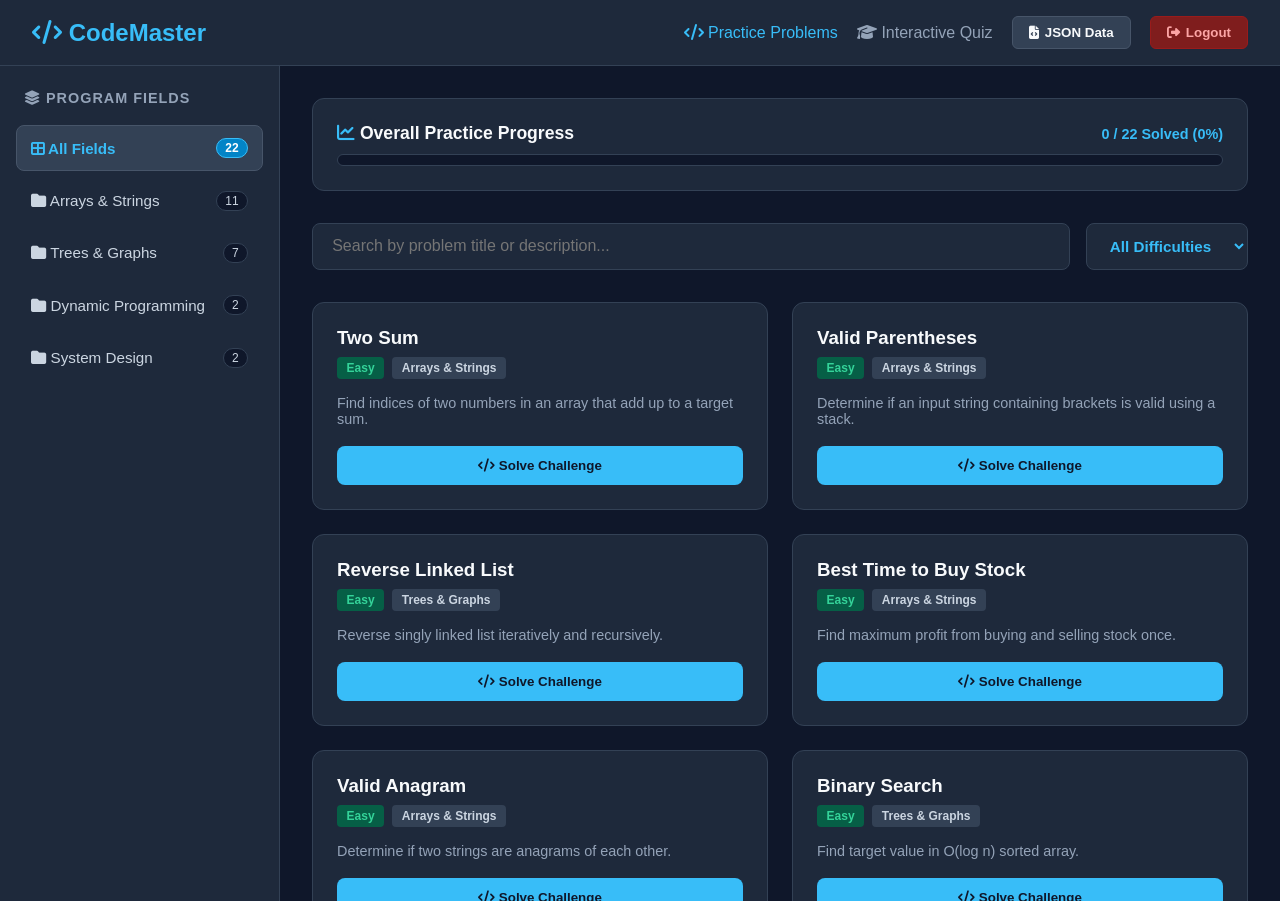
==== index.html @ 7fa80e6e "Add files via upload" ====
<!DOCTYPE html>
<html lang="en">

<head>
    <meta charset="UTF-8">
    <meta name="viewport" content="width=device-width, initial-scale=1.0">
    <title>CodeMaster - Learning & Practice Platform</title>
    <link rel="stylesheet" href="https://cdnjs.cloudflare.com/ajax/libs/font-awesome/6.4.0/css/all.min.css">
    <style>
        * {
            box-sizing: border-box;
            margin: 0;
            padding: 0;
            font-family: 'Segoe UI', Tahoma, Geneva, Verdana, sans-serif;
        }

        body {
            background-color: #0f172a;
            color: #f8fafc;
        }

        .navbar {
            display: flex;
            justify-content: space-between;
            align-items: center;
            padding: 1rem 2rem;
            background-color: #1e293b;
            border-bottom: 1px solid #334155;
        }

        .logo {
            font-size: 1.5rem;
            font-weight: bold;
            color: #38bdf8;
        }

        .nav-links {
            display: flex;
            list-style: none;
            gap: 1.2rem;
            align-items: center;
        }

        .nav-links a {
            color: #94a3b8;
            text-decoration: none;
            font-weight: 500;
            transition: color 0.2s;
            cursor: pointer;
        }

        .nav-links a:hover,
        .nav-links a.active {
            color: #38bdf8;
        }

        .btn-action {
            background-color: #334155;
            color: #f8fafc;
            border: 1px solid #475569;
            padding: 0.5rem 1rem;
            border-radius: 6px;
            cursor: pointer;
            font-weight: bold;
            display: flex;
            align-items: center;
            gap: 6px;
            transition: background-color 0.2s, color 0.2s;
        }

        .btn-action:hover {
            background-color: #475569;
            color: #38bdf8;
        }

        .btn-logout {
            background-color: #7f1d1d;
            color: #fca5a5;
            border: 1px solid #991b1b;
        }

        .btn-logout:hover {
            background-color: #991b1b;
            color: #ffffff;
        }

        .main-container {
            display: flex;
            min-height: calc(100vh - 65px);
        }

        .sidebar {
            width: 280px;
            background-color: #1e293b;
            padding: 1.5rem 1rem;
            border-right: 1px solid #334155;
            max-height: calc(100vh - 65px);
            overflow-y: auto;
        }

        .sidebar h2 {
            font-size: 0.9rem;
            color: #94a3b8;
            margin-bottom: 1.2rem;
            text-transform: uppercase;
            letter-spacing: 1px;
            padding-left: 0.5rem;
        }

        .sidebar ul {
            list-style: none;
        }

        .sidebar li {
            padding: 0.75rem 0.9rem;
            margin-bottom: 0.4rem;
            border-radius: 8px;
            cursor: pointer;
            color: #cbd5e1;
            font-size: 0.95rem;
            display: flex;
            align-items: center;
            justify-content: space-between;
            transition: background 0.2s, color 0.2s;
            border: 1px solid transparent;
        }

        .sidebar li:hover,
        .sidebar li.active {
            background-color: #334155;
            color: #38bdf8;
            font-weight: bold;
            border-color: #475569;
        }

        .category-count {
            background: #0f172a;
            color: #cbd5e1;
            font-size: 0.75rem;
            padding: 2px 8px;
            border-radius: 12px;
            border: 1px solid #334155;
        }

        .sidebar li.active .category-count {
            background: #0284c7;
            color: #ffffff;
            border-color: #38bdf8;
        }

        .content {
            flex: 1;
            padding: 2rem;
            max-height: calc(100vh - 65px);
            overflow-y: auto;
        }

        .dashboard-progress-card {
            background-color: #1e293b;
            border: 1px solid #334155;
            border-radius: 12px;
            padding: 1.5rem;
            margin-bottom: 2rem;
            display: flex;
            flex-direction: column;
            gap: 10px;
        }

        .progress-bar-container {
            width: 100%;
            height: 12px;
            background-color: #0f172a;
            border-radius: 6px;
            overflow: hidden;
            border: 1px solid #334155;
        }

        .progress-bar-fill {
            height: 100%;
            width: 0%;
            background: linear-gradient(90deg, #38bdf8, #3b82f6);
            transition: width 0.4s ease;
        }

        .filter-controls {
            display: flex;
            gap: 1rem;
            margin-bottom: 2rem;
        }

        .search-bar {
            flex: 1;
            padding: 0.8rem 1.2rem;
            background-color: #1e293b;
            border: 1px solid #334155;
            border-radius: 8px;
            color: #fff;
            font-size: 1rem;
        }

        .filter-select {
            padding: 0.8rem 1.2rem;
            background-color: #1e293b;
            border: 1px solid #334155;
            border-radius: 8px;
            color: #38bdf8;
            font-weight: bold;
            font-size: 0.95rem;
            cursor: pointer;
            outline: none;
        }

        .filter-select:focus, .search-bar:focus {
            border-color: #38bdf8;
        }

        .grid {
            display: grid;
            grid-template-columns: repeat(auto-fill, minmax(300px, 1fr));
            gap: 1.5rem;
        }

        .question-card {
            background-color: #1e293b;
            border: 1px solid #334155;
            border-radius: 12px;
            padding: 1.5rem;
            display: flex;
            flex-direction: column;
            justify-content: space-between;
        }

        .badges {
            display: flex;
            gap: 0.5rem;
            margin: 0.5rem 0 1rem 0;
        }

        .badge {
            padding: 0.25rem 0.6rem;
            border-radius: 4px;
            font-size: 0.75rem;
            font-weight: bold;
        }

        .badge.Easy { background: #065f46; color: #34d399; }
        .badge.Medium { background: #854d0e; color: #fde047; }
        .badge.Hard { background: #991b1b; color: #fca5a5; }

        .primary-btn {
            padding: 0.75rem 1rem;
            background-color: #38bdf8;
            color: #0f172a;
            border: none;
            border-radius: 8px;
            font-weight: bold;
            cursor: pointer;
            transition: all 0.2s;
        }

        .primary-btn:hover:not(:disabled) {
            opacity: 0.9;
        }

        .primary-btn:disabled {
            opacity: 0.5;
            cursor: not-allowed;
            filter: grayscale(1);
        }

        .btn-solved {
            background-color: #16a34a !important;
            color: white !important;
        }

        .quiz-option-btn {
            width: 100%;
            padding: 0.9rem;
            margin-bottom: 0.6rem;
            background-color: #0f172a;
            border: 1px solid #334155;
            border-radius: 8px;
            color: #cbd5e1;
            text-align: left;
            cursor: pointer;
            font-size: 0.95rem;
        }

        .quiz-option-btn.selected {
            border-color: #38bdf8;
            background-color: #0284c7;
            color: #ffffff;
            font-weight: bold;
        }

        .modal-overlay {
            position: fixed;
            top: 0;
            left: 0;
            width: 100%;
            height: 100%;
            background: rgba(15, 23, 42, 0.85);
            backdrop-filter: blur(4px);
            display: flex;
            justify-content: center;
            align-items: center;
            z-index: 1000;
        }

        .modal-content {
            background-color: #1e293b;
            border-radius: 12px;
            width: 90%;
            max-width: 650px;
            padding: 2rem;
            border: 1px solid #334155;
        }

        .modal-header {
            display: flex;
            justify-content: space-between;
            align-items: center;
            margin-bottom: 1rem;
        }

        .close-btn {
            background: none;
            border: none;
            color: #94a3b8;
            font-size: 1.5rem;
            cursor: pointer;
        }

        .editor-textarea {
            width: 100%;
            height: 200px;
            background-color: #0f172a;
            color: #38bdf8;
            font-family: 'Courier New', Courier, monospace;
            padding: 1rem;
            border-radius: 8px;
            border: 1px solid #334155;
            resize: vertical;
            font-size: 0.95rem;
            margin: 1rem 0 0.5rem 0;
        }

        .editor-textarea:focus {
            outline: 1px solid #38bdf8;
        }

        .console-output {
            background-color: #0f172a;
            border: 1px solid #334155;
            padding: 0.8rem;
            border-radius: 6px;
            font-family: monospace;
            font-size: 0.85rem;
            color: #a7f3d0;
            min-height: 50px;
        }

        .hint-box {
            background-color: #0f172a;
            border: 1px solid #fbbf24;
            color: #fde047;
            padding: 0.8rem;
            border-radius: 8px;
            font-size: 0.85rem;
            margin-top: 0.5rem;
            display: none;
        }
    </style>
</head>

<body>

    <nav class="navbar">
        <div class="logo"><i class="fa-solid fa-code"></i> CodeMaster</div>
        <ul class="nav-links">
            <li><a href="#" id="navPractice" class="active"><i class="fa-solid fa-code"></i> Practice Problems</a></li>
            <li><a href="#" id="navQuiz"><i class="fa-solid fa-graduation-cap"></i> Interactive Quiz</a></li>
            <li><button id="jsonBtn" class="btn-action"><i class="fa-solid fa-file-code"></i> JSON Data</button></li>
            <li><button id="logoutBtn" class="btn-action btn-logout"><i class="fa-solid fa-right-from-bracket"></i> Logout</button></li>
        </ul>
    </nav>

    <div class="main-container">
        <aside class="sidebar">
            <h2><i class="fa-solid fa-layer-group"></i> Program Fields</h2>
            <ul id="segregatedSidebarContainer"></ul>
        </aside>

        <main class="content">
            <div class="dashboard-progress-card">
                <div style="display: flex; justify-content: space-between; align-items: center;">
                    <h3 style="font-size: 1.1rem; color: #f8fafc;"><i class="fa-solid fa-chart-line" style="color: #38bdf8;"></i> Overall Practice Progress</h3>
                    <span id="dashProgressStats" style="font-size: 0.9rem; color: #38bdf8; font-weight: bold;">0 / 0 Solved (0%)</span>
                </div>
                <div class="progress-bar-container">
                    <div id="dashProgressBarFill" class="progress-bar-fill"></div>
                </div>
            </div>

            <div id="practiceSection">
                <div class="filter-controls">
                    <input type="text" id="search" class="search-bar" placeholder="Search by problem title or description...">
                    <select id="difficultySelect" class="filter-select">
                        <option value="All">All Difficulties</option>
                        <option value="Easy">Easy</option>
                        <option value="Medium">Medium</option>
                        <option value="Hard">Hard</option>
                    </select>
                </div>

                <div id="questionContainer" class="grid"></div>
            </div>

            <div id="quizSection" style="display: none; background-color: #1e293b; border-radius: 12px; padding: 2rem; border: 1px solid #334155;">
                <div style="display: flex; justify-content: space-between; align-items: center; margin-bottom: 1rem;">
                    <h2><i class="fa-solid fa-graduation-cap" style="color: #38bdf8;"></i> Assessment Quiz</h2>
                    <span id="quizCounter" style="color: #94a3b8;">Question 1 of 20</span>
                </div>

                <div id="quizCardBox">
                    <h3 id="quizQuestionText" style="margin: 1.5rem 0; font-weight: 600; font-size: 1.2rem;">Quiz question here?</h3>
                    <div id="quizOptionsContainer"></div>
                    <div style="text-align: right; margin-top: 1.5rem;">
                        <button id="quizNextBtn" class="primary-btn" disabled>Next Question</button>
                    </div>
                </div>

                <div id="quizScoreBox" style="display: none; text-align: center; padding: 2rem 0;">
                    <i class="fa-solid fa-trophy" style="font-size: 3.5rem; color: #fde047; margin-bottom: 1rem;"></i>
                    <h2>Quiz Completed!</h2>
                    <p id="quizScoreText" style="color: #cbd5e1; font-size: 1.2rem; margin: 0.5rem 0 1rem 0;"></p>
                    <div id="quizBadge" style="font-size: 1.1rem; font-weight: bold; margin-bottom: 1.5rem;"></div>
                    <button id="quizRestartBtn" class="primary-btn"><i class="fa-solid fa-rotate-right"></i> Retake Quiz</button>
                </div>
            </div>
        </main>
    </div>

    <!-- CODE EDITOR MODAL WITH HINTS & SOLUTION LOCK -->
    <div id="editorModal" class="modal-overlay" style="display: none;">
        <div class="modal-content" style="max-width: 800px;">
            <div class="modal-header">
                <div>
                    <h2 id="modalProblemTitle" style="color: #38bdf8;"><i class="fa-solid fa-terminal"></i> Coding Workspace</h2>
                    <p id="modalProblemDesc" style="color: #94a3b8; font-size: 0.85rem; margin-top: 4px;"></p>
                </div>
                <button id="closeEditorModal" class="close-btn">&times;</button>
            </div>

            <div style="display: flex; justify-content: space-between; align-items: center; margin-top: 0.5rem; background: #0f172a; padding: 0.6rem 1rem; border-radius: 8px; border: 1px solid #334155;">
                <div>
                    <button id="getHintBtn" class="primary-btn" style="background-color: #d97706; color: white; padding: 0.4rem 0.8rem; font-size: 0.85rem;">
                        <i class="fa-solid fa-lightbulb"></i> Get Hint (<span id="hintCount">0</span>/3)
                    </button>
                </div>
                <div>
                    <button id="showSolutionBtn" class="primary-btn" style="background-color: #475569; color: #94a3b8; padding: 0.4rem 0.8rem; font-size: 0.85rem;" disabled>
                        <i class="fa-solid fa-lock" id="solutionLockIcon"></i> Solution Locked
                    </button>
                </div>
            </div>

            <div id="hintContainer" class="hint-box"></div>

            <div style="display: flex; justify-content: space-between; align-items: center; margin-top: 1rem;">
                <label style="font-size: 0.9rem; color: #cbd5e1;">Select Language: </label>
                <select id="languageSelect" style="background: #0f172a; color: #38bdf8; border: 1px solid #334155; padding: 0.4rem 0.8rem; border-radius: 6px; font-weight: bold;">
                    <option value="python">Python 3</option>
                    <option value="javascript">JavaScript (Node.js)</option>
                    <option value="cpp">C++ 20</option>
                    <option value="java">Java 17</option>
                </select>
            </div>

            <textarea id="codeTextarea" class="editor-textarea" spellcheck="false"></textarea>

            <div>
                <label style="font-size: 0.85rem; color: #94a3b8;">Console Output:</label>
                <div id="consoleOutput" class="console-output">Ready to compile & evaluate solution...</div>
            </div>

            <div style="display: flex; gap: 10px; margin-top: 1.2rem;">
                <button id="runCodeBtn" class="primary-btn" style="background-color: #334155; color: #38bdf8; flex: 1;">
                    <i class="fa-solid fa-play"></i> Run Code
                </button>
                <button id="submitCodeBtn" class="primary-btn" style="background-color: #16a34a; color: white; flex: 1;">
                    <i class="fa-solid fa-paper-plane"></i> Submit Solution
                </button>
            </div>
        </div>
    </div>

    <!-- JSON MODAL -->
    <div id="jsonModal" class="modal-overlay" style="display: none;">
        <div class="modal-content">
            <div class="modal-header">
                <h2><i class="fa-solid fa-code"></i> Problem Set Data (JSON)</h2>
                <button id="closeJsonModal" class="close-btn">&times;</button>
            </div>
            <div class="modal-body">
                <p style="color: #94a3b8; font-size: 0.9rem; margin-bottom: 1rem;">
                    View, copy, or download the active dataset below.
                </p>
                <pre id="jsonDisplay" style="
                    background-color: #0f172a;
                    color: #38bdf8;
                    padding: 1rem;
                    border-radius: 8px;
                    max-height: 280px;
                    overflow-y: auto;
                    font-family: monospace;
                    font-size: 0.85rem;
                    border: 1px solid #334155;
                    white-space: pre-wrap;
                "></pre>
            </div>
            <div class="modal-footer" style="display: flex; gap: 10px; margin-top: 1.5rem;">
                <button id="copyJsonBtn" class="primary-btn" style="background-color: #0284c7; color: white; flex: 1;">
                    <i class="fa-regular fa-copy"></i> Copy JSON
                </button>
                <button id="downloadJsonBtn" class="primary-btn" style="background-color: #16a34a; color: white; flex: 1;">
                    <i class="fa-solid fa-download"></i> Download .json
                </button>
            </div>
        </div>
    </div>

    <!-- LOGOUT MODAL -->
    <div id="logoutModal" class="modal-overlay" style="display: none;">
        <div class="modal-content" style="max-width: 420px; text-align: center;">
            <div style="font-size: 3rem; color: #fca5a5; margin-bottom: 1rem;">
                <i class="fa-solid fa-circle-exclamation"></i>
            </div>
            <h2 style="margin-bottom: 0.5rem;">Confirm Logout</h2>
            <p style="color: #94a3b8; font-size: 0.95rem; margin-bottom: 1.5rem;">
                Are you sure you want to exit your active coding session?
            </p>
            <div style="display: flex; gap: 12px;">
                <button id="cancelLogoutBtn" class="primary-btn" style="background-color: #334155; color: #cbd5e1; flex: 1;">
                    Cancel
                </button>
                <button id="confirmLogoutBtn" class="primary-btn" style="background-color: #dc2626; color: white; flex: 1;">
                    Yes, Logout
                </button>
            </div>
        </div>
    </div>

    <script>
        /* HELPER TO GENERATE HINTS FOR QUESTIONS */
        function makeHints(p1, p2, p3, j1, j2, j3, c1, c2, c3, v1, v2, v3) {
            return {
                python: ["Hint 1: " + p1, "Hint 2: " + p2, "Hint 3: " + p3],
                javascript: ["Hint 1: " + j1, "Hint 2: " + j2, "Hint 3: " + j3],
                cpp: ["Hint 1: " + c1, "Hint 2: " + c2, "Hint 3: " + c3],
                java: ["Hint 1: " + v1, "Hint 2: " + v2, "Hint 3: " + v3]
            };
        }

        /* HELPER TO GENERATE SOLUTIONS FOR QUESTIONS */
        function makeSolutions(py, js, cpp, java) {
            return { python: py, javascript: js, cpp: cpp, java: java };
        }

        /* =====================================================
           1. FULL DATASET (ALL 22 QUESTIONS)
        ===================================================== */
        const questions = [
            { 
                id: 1, title: "Two Sum", category: "Arrays & Strings", difficulty: "Easy", 
                description: "Find indices of two numbers in an array that add up to a target sum.", solved: false,
                requiredKeywords: ["map", "dict", "hash", "seen", "for", "while"],
                hints: makeHints(
                    "Brute force double loop is O(n²). Optimize with hash map.",
                    "Store visited elements as key and index as value.",
                    "Check if target - current_num exists in map.",
                    "Use JS Map or object `{}` for lookup.", "Check `map.has(target - nums[i])`.", "Return `[map.get(diff), i]`.",
                    "Use `std::unordered_map<int, int>`.", "Store element index pair.", "Check `map.find(target - num) != map.end()`.",
                    "Use `HashMap<Integer, Integer>`.", "Calculate target complement.", "Use `map.containsKey(diff)`."
                ),
                solutions: makeSolutions(
                    "def solve(nums, target):\n    seen = {}\n    for i, n in enumerate(nums):\n        if target - n in seen: return [seen[target-n], i]\n        seen[n] = i",
                    "function solve(nums, target) {\n    let m = new Map();\n    for(let i=0; i<nums.length; i++) {\n        if(m.has(target-nums[i])) return [m.get(target-nums[i]), i];\n        m.set(nums[i], i);\n    }\n}",
                    "vector<int> solve(vector<int>& nums, int t) {\n    unordered_map<int, int> m;\n    for(int i=0; i<nums.size(); i++) {\n        if(m.count(t-nums[i])) return {m[t-nums[i]], i};\n        m[nums[i]] = i;\n    }\n    return {};\n}",
                    "public int[] solve(int[] nums, int t) {\n    HashMap<Integer, Integer> m = new HashMap<>();\n    for(int i=0; i<nums.length; i++) {\n        if(m.containsKey(t-nums[i])) return new int[]{m.get(t-nums[i]), i};\n        m.put(nums[i], i);\n    }\n    return new int[]{};\n}"
                )
            },
            { 
                id: 2, title: "Valid Parentheses", category: "Arrays & Strings", difficulty: "Easy", 
                description: "Determine if an input string containing brackets is valid using a stack.", solved: false,
                requiredKeywords: ["stack", "pop", "push", "append"],
                hints: makeHints(
                    "Use a Stack to keep track of opening brackets.", "Push when open, pop when close bracket.", "Match current closing with top of stack.",
                    "Use array methods `.push()` and `.pop()`.", "Store closing match mapping in object.", "Check empty stack state at end.",
                    "Use `std::stack<char>`.", "Push complementary closing brackets.", "Match top element.",
                    "Use `Stack<Character>`.", "Push closing brackets directly.", "Check `stack.isEmpty()`."
                ),
                solutions: makeSolutions(
                    "def isValid(s):\n    st = []\n    m = {')':'(', '}':'{', ']':'['}\n    for c in s:\n        if c in m:\n            if not st or st.pop() != m[c]: return False\n        else: st.append(c)\n    return not st",
                    "function isValid(s) {\n    let st = [];\n    for(let c of s) {\n        if(c==='(') st.push(')');\n        else if(c==='{') st.push('}');\n        else if(c==='[') st.push(']');\n        else if(!st.length || st.pop()!==c) return false;\n    }\n    return st.length===0;\n}",
                    "bool isValid(string s) {\n    stack<char> st;\n    for(char c:s) {\n        if(c=='(') st.push(')');\n        else if(st.empty() || st.top()!=c) return false;\n        else st.pop();\n    }\n    return st.empty();\n}",
                    "public boolean isValid(String s) {\n    Stack<Character> st = new Stack<>();\n    for(char c: s.toCharArray()) {\n        if(c=='(') st.push(')');\n        else if(st.isEmpty() || st.pop()!=c) return false;\n    }\n    return st.isEmpty();\n}"
                )
            },
            { 
                id: 3, title: "Reverse Linked List", category: "Trees & Graphs", difficulty: "Easy", 
                description: "Reverse singly linked list iteratively and recursively.", solved: false,
                requiredKeywords: ["prev", "next", "head", "curr", "node"],
                hints: makeHints(
                    "Maintain 3 pointers: prev, curr, next.", "Change curr.next to point back to prev.", "Advance prev and curr forward.",
                    "Initialize prev = null, curr = head.", "Save next before changing link.", "Return prev as new head.",
                    "Use Node* prev = nullptr.", "Loop while curr != nullptr.", "Reassign pointers inside loop.",
                    "Set ListNode prev = null.", "Re-link curr.next = prev.", "Return prev."
                ),
                solutions: makeSolutions(
                    "def reverseList(head):\n    prev, curr = None, head\n    while curr:\n        nxt = curr.next\n        curr.next = prev\n        prev = curr\n        curr = nxt\n    return prev",
                    "function reverseList(head) {\n    let prev = null, curr = head;\n    while(curr) {\n        let nxt = curr.next;\n        curr.next = prev;\n        prev = curr;\n        curr = nxt;\n    }\n    return prev;\n}",
                    "ListNode* reverseList(ListNode* head) {\n    ListNode *prev = nullptr, *curr = head;\n    while(curr) {\n        ListNode* nxt = curr->next;\n        curr->next = prev;\n        prev = curr;\n        curr = nxt;\n    }\n    return prev;\n}",
                    "public ListNode reverseList(ListNode head) {\n    ListNode prev = null, curr = head;\n    while(curr != null) {\n        ListNode nxt = curr.next;\n        curr.next = prev;\n        prev = curr;\n        curr = nxt;\n    }\n    return prev;\n}"
                )
            },
            { 
                id: 4, title: "Best Time to Buy Stock", category: "Arrays & Strings", difficulty: "Easy", 
                description: "Find maximum profit from buying and selling stock once.", solved: false,
                requiredKeywords: ["min", "max", "profit", "price", "for"],
                hints: makeHints(
                    "Track the minimum price seen so far.", "Calculate profit if sold today.", "Update max profit encountered.",
                    "Initialize minPrice = Infinity.", "Loop through price array once.", "Update maxProfit = Math.max().",
                    "Set min_price = INT_MAX.", "Compare prices[i] - min_price.", "Return max_profit.",
                    "Use Math.min() and Math.max().", "Single pass O(n) solution.", "Track lowest buy price."
                ),
                solutions: makeSolutions(
                    "def maxProfit(prices):\n    min_p, max_p = float('inf'), 0\n    for p in prices:\n        min_p = min(min_p, p)\n        max_p = max(max_p, p - min_p)\n    return max_p",
                    "function maxProfit(prices) {\n    let minP = Infinity, maxP = 0;\n    for(let p of prices) {\n        minP = Math.min(minP, p);\n        maxP = Math.max(maxP, p - minP);\n    }\n    return maxP;\n}",
                    "int maxProfit(vector<int>& prices) {\n    int minP = INT_MAX, maxP = 0;\n    for(int p : prices) {\n        minP = min(minP, p);\n        maxP = max(maxP, p - minP);\n    }\n    return maxP;\n}",
                    "public int maxProfit(int[] prices) {\n    int minP = Integer.MAX_VALUE, maxP = 0;\n    for(int p : prices) {\n        minP = Math.min(minP, p);\n        maxP = Math.max(maxP, p - minP);\n    }\n    return maxP;\n}"
                )
            },
            { 
                id: 5, title: "Valid Anagram", category: "Arrays & Strings", difficulty: "Easy", 
                description: "Determine if two strings are anagrams of each other.", solved: false,
                requiredKeywords: ["count", "sort", "map", "dict", "hash"],
                hints: makeHints(
                    "Check if length of both strings is equal.", "Count character frequencies.", "Compare character counts.",
                    "Sort both strings or frequency map.", "Compare sorted arrays.", "Return equality.",
                    "Use frequency array of size 26.", "Increment for string 1, decrement for 2.", "Check all zero.",
                    "Use char count array.", "Loop through chars.", "Check zero frequency."
                ),
                solutions: makeSolutions(
                    "def isAnagram(s, t):\n    return sorted(s) == sorted(t)",
                    "function isAnagram(s, t) {\n    return s.split('').sort().join('') === t.split('').sort().join('');\n}",
                    "bool isAnagram(string s, string t) {\n    if(s.length() != t.length()) return false;\n    int counts[26] = {0};\n    for(int i=0; i<s.length(); i++) {\n        counts[s[i]-'a']++; counts[t[i]-'a']--;\n    }\n    for(int c : counts) if(c != 0) return false;\n    return true;\n}",
                    "public boolean isAnagram(String s, String t) {\n    char[] sArr = s.toCharArray(), tArr = t.toCharArray();\n    java.util.Arrays.sort(sArr); java.util.Arrays.sort(tArr);\n    return java.util.Arrays.equals(sArr, tArr);\n}"
                )
            },
            { 
                id: 6, title: "Binary Search", category: "Trees & Graphs", difficulty: "Easy", 
                description: "Find target value in O(log n) sorted array.", solved: false,
                requiredKeywords: ["low", "high", "mid", "while", "left", "right"],
                hints: makeHints(
                    "Maintain left and right pointers.", "Calculate mid = (left + right) // 2.", "Narrow search space based on target value.",
                    "Use `Math.floor((left + right) / 2)`.", "If target > mid, move left pointer.", "If target < mid, move right pointer.",
                    "Avoid overflow using `mid = left + (right - left)/2`.", "Compare nums[mid] with target.", "Return index or -1.",
                    "Loop while left <= right.", "Check mid element.", "Return index."
                ),
                solutions: makeSolutions(
                    "def search(nums, target):\n    l, r = 0, len(nums) - 1\n    while l <= r:\n        m = (l + r) // 2\n        if nums[m] == target: return m\n        elif nums[m] < target: l = m + 1\n        else: r = m - 1\n    return -1",
                    "function search(nums, target) {\n    let l = 0, r = nums.length - 1;\n    while(l <= r) {\n        let m = Math.floor((l + r) / 2);\n        if(nums[m] === target) return m;\n        if(nums[m] < target) l = m + 1;\n        else r = m - 1;\n    }\n    return -1;\n}",
                    "int search(vector<int>& nums, int target) {\n    int l = 0, r = nums.size() - 1;\n    while(l <= r) {\n        int m = l + (r - l) / 2;\n        if(nums[m] == target) return m;\n        if(nums[m] < target) l = m + 1;\n        else r = m - 1;\n    }\n    return -1;\n}",
                    "public int search(int[] nums, int target) {\n    int l = 0, r = nums.length - 1;\n    while(l <= r) {\n        int m = l + (r - l) / 2;\n        if(nums[m] == target) return m;\n        if(nums[m] < target) l = m + 1;\n        else r = m - 1;\n    }\n    return -1;\n}"
                )
            },
            { 
                id: 7, title: "Longest Substring Without Repeats", category: "Arrays & Strings", difficulty: "Medium", 
                description: "Find length of longest unique character substring via sliding window.", solved: false,
                requiredKeywords: ["set", "window", "left", "right", "max", "slide"],
                hints: makeHints(
                    "Use sliding window technique with set.", "Expand window right edge.", "Shrink left edge if duplicate encountered.",
                    "Track visited characters using Set.", "Maintain max length variable.", "Loop with right pointer.",
                    "Use `std::unordered_set<char>`.", "Erase from set while repeating char exists.", "Update max distance.",
                    "Use HashSet.", "Track left and right index.", "Update max length."
                ),
                solutions: makeSolutions(
                    "def lengthOfLongestSubstring(s):\n    char_set = set()\n    l, res = 0, 0\n    for r in range(len(s)):\n        while s[r] in char_set:\n            char_set.remove(s[l])\n            l += 1\n        char_set.add(s[r])\n        res = max(res, r - l + 1)\n    return res",
                    "function lengthOfLongestSubstring(s) {\n    let set = new Set(), l = 0, res = 0;\n    for(let r = 0; r < s.length; r++) {\n        while(set.has(s[r])) { set.delete(s[l]); l++; }\n        set.add(s[r]);\n        res = Math.max(res, r - l + 1);\n    }\n    return res;\n}",
                    "int lengthOfLongestSubstring(string s) {\n    unordered_set<char> st;\n    int l = 0, res = 0;\n    for(int r = 0; r < s.length(); r++) {\n        while(st.count(s[r])) { st.erase(s[l]); l++; }\n        st.insert(s[r]);\n        res = max(res, r - l + 1);\n    }\n    return res;\n}",
                    "public int lengthOfLongestSubstring(String s) {\n    HashSet<Character> set = new HashSet<>();\n    int l = 0, res = 0;\n    for(int r = 0; r < s.length(); r++) {\n        while(set.contains(s.charAt(r))) { set.remove(s.charAt(l)); l++; }\n        set.add(s.charAt(r));\n        res = Math.max(res, r - l + 1);\n    }\n    return res;\n}"
                )
            },
            { 
                id: 8, title: "Maximum Subarray (Kadane)", category: "Arrays & Strings", difficulty: "Medium", 
                description: "Find contiguous subarray with largest sum.", solved: false,
                requiredKeywords: ["max", "current", "sum", "kadane", "for"],
                hints: makeHints(
                    "Kadane's algorithm computes local maximum.", "If current sum drops below 0, reset it to 0.", "Track global maximum sum.",
                    "Initialize max_sum = nums[0].", "Iterate array adding each element.", "Reset current_sum if negative.",
                    "Use max_sum and curr_sum variables.", "Compare curr_sum = max(n, curr_sum + n).", "Return max_sum.",
                    "Initialize max = nums[0].", "Loop through numbers.", "Update overall max."
                ),
                solutions: makeSolutions(
                    "def maxSubArray(nums):\n    max_s, curr_s = nums[0], 0\n    for n in nums:\n        curr_s = max(n, curr_s + n)\n        max_s = max(max_s, curr_s)\n    return max_s",
                    "function maxSubArray(nums) {\n    let maxS = nums[0], currS = 0;\n    for(let n of nums) {\n        currS = Math.max(n, currS + n);\n        maxS = Math.max(maxS, currS);\n    }\n    return maxS;\n}",
                    "int maxSubArray(vector<int>& nums) {\n    int maxS = nums[0], currS = 0;\n    for(int n : nums) {\n        currS = max(n, currS + n);\n        maxS = max(maxS, currS);\n    }\n    return maxS;\n}",
                    "public int maxSubArray(int[] nums) {\n    int maxS = nums[0], currS = 0;\n    for(int n : nums) {\n        currS = Math.max(n, currS + n);\n        maxS = Math.max(maxS, currS);\n    }\n    return maxS;\n}"
                )
            },
            { 
                id: 9, title: "3Sum", category: "Arrays & Strings", difficulty: "Medium", 
                description: "Find all unique triplets in an array that sum to zero.", solved: false,
                requiredKeywords: ["sort", "left", "right", "target", "triplet", "while"],
                hints: makeHints(
                    "Sort array first.", "Fix first element, use two pointers for rest.", "Skip duplicates to get unique triplets.",
                    "Sort array ascending.", "Loop i from 0 to n-2.", "Use left = i+1, right = n-1.",
                    "Use `std::sort(nums.begin(), nums.end())`.", "Check if sum == 0.", "Advance pointers skipping duplicates.",
                    "Arrays.sort(nums).", "Use two-pointer search.", "Avoid duplicate entries."
                ),
                solutions: makeSolutions(
                    "def threeSum(nums):\n    nums.sort()\n    res = []\n    for i in range(len(nums)-2):\n        if i > 0 and nums[i] == nums[i-1]: continue\n        l, r = i+1, len(nums)-1\n        while l < r:\n            s = nums[i] + nums[l] + nums[r]\n            if s < 0: l += 1\n            elif s > 0: r -= 1\n            else:\n                res.append([nums[i], nums[l], nums[r]])\n                while l < r and nums[l] == nums[l+1]: l += 1\n                while l < r and nums[r] == nums[r-1]: r -= 1\n                l += 1; r -= 1\n    return res",
                    "function threeSum(nums) {\n    nums.sort((a,b)=>a-b); let res = [];\n    for(let i=0; i<nums.length-2; i++) {\n        if(i>0 && nums[i]===nums[i-1]) continue;\n        let l = i+1, r = nums.length-1;\n        while(l < r) {\n            let s = nums[i] + nums[l] + nums[r];\n            if(s < 0) l++; else if(s > 0) r--;\n            else {\n                res.push([nums[i], nums[l], nums[r]]);\n                while(l<r && nums[l]===nums[l+1]) l++;\n                while(l<r && nums[r]===nums[r-1]) r--;\n                l++; r--;\n            }\n        }\n    }\n    return res;\n}",
                    "vector<vector<int>> threeSum(vector<int>& nums) {\n    sort(nums.begin(), nums.end()); vector<vector<int>> res;\n    for(int i=0; i<nums.size(); i++) {\n        if(i>0 && nums[i]==nums[i-1]) continue;\n        int l = i+1, r = nums.size()-1;\n        while(l < r) {\n            int s = nums[i] + nums[l] + nums[r];\n            if(s < 0) l++; else if(s > 0) r--;\n            else {\n                res.push_back({nums[i], nums[l], nums[r]});\n                while(l<r && nums[l]==nums[l+1]) l++;\n                while(l<r && nums[r]==nums[r-1]) r--;\n                l++; r--;\n            }\n        }\n    }\n    return res;\n}",
                    "public List<List<Integer>> threeSum(int[] nums) {\n    Arrays.sort(nums); List<List<Integer>> res = new ArrayList<>();\n    for(int i=0; i<nums.length-2; i++) {\n        if(i>0 && nums[i]==nums[i-1]) continue;\n        int l = i+1, r = nums.length-1;\n        while(l < r) {\n            int s = nums[i] + nums[l] + nums[r];\n            if(s < 0) l++; else if(s > 0) r--;\n            else {\n                res.add(Arrays.asList(nums[i], nums[l], nums[r]));\n                while(l<r && nums[l]==nums[l+1]) l++;\n                while(l<r && nums[r]==nums[r-1]) r--;\n                l++; r--;\n            }\n        }\n    }\n    return res;\n}"
                )
            },
            { 
                id: 10, title: "Container With Most Water", category: "Arrays & Strings", difficulty: "Medium", 
                description: "Find two lines forming container holding most water.", solved: false,
                requiredKeywords: ["left", "right", "min", "max", "area", "while"],
                hints: makeHints(
                    "Two pointers at ends of array.", "Area = min(height[l], height[r]) * (r - l).", "Move pointer with smaller height inwards.",
                    "Set l = 0, r = length - 1.", "Calculate area at each step.", "Move index pointing to shorter line.",
                    "Use left and right indices.", "Track maxArea.", "Iterate while l < r.",
                    "Use Math.min and Math.max.", "Two pointer greedy strategy.", "Shrink distance."
                ),
                solutions: makeSolutions(
                    "def maxArea(height):\n    l, r, max_a = 0, len(height)-1, 0\n    while l < r:\n        area = min(height[l], height[r]) * (r - l)\n        max_a = max(max_a, area)\n        if height[l] < height[r]: l += 1\n        else: r -= 1\n    return max_a",
                    "function maxArea(height) {\n    let l = 0, r = height.length-1, maxA = 0;\n    while(l < r) {\n        let area = Math.min(height[l], height[r]) * (r - l);\n        maxA = Math.max(maxA, area);\n        if(height[l] < height[r]) l++; else r--;\n    }\n    return maxA;\n}",
                    "int maxArea(vector<int>& height) {\n    int l = 0, r = height.size()-1, maxA = 0;\n    while(l < r) {\n        int area = min(height[l], height[r]) * (r - l);\n        maxA = max(maxA, area);\n        if(height[l] < height[r]) l++; else r--;\n    }\n    return maxA;\n}",
                    "public int maxArea(int[] height) {\n    int l = 0, r = height.length-1, maxA = 0;\n    while(l < r) {\n        int area = Math.min(height[l], height[r]) * (r - l);\n        maxA = Math.max(maxA, area);\n        if(height[l] < height[r]) l++; else r--;\n    }\n    return maxA;\n}"
                )
            },
            { 
                id: 11, title: "Binary Tree Level Order Traversal", category: "Trees & Graphs", difficulty: "Medium", 
                description: "Level order traversal of binary tree nodes (BFS).", solved: false,
                requiredKeywords: ["queue", "pop", "level", "bfs", "append"],
                hints: makeHints(
                    "Use Breadth First Search (BFS).", "Queue data structure tracks tree nodes level by level.", "Process node queue size per level iteration.",
                    "Use array `.shift()` as queue pop.", "Iterate over current queue size.", "Collect node values into level list.",
                    "Use `std::queue<TreeNode*>`.", "Push root to queue.", "Loop while queue is not empty.",
                    "Use `LinkedList<TreeNode>` as Queue.", "Track queue.size().", "Add children to queue."
                ),
                solutions: makeSolutions(
                    "from collections import deque\ndef levelOrder(root):\n    if not root: return []\n    res, q = [], deque([root])\n    while q:\n        level = []\n        for _ in range(len(q)):\n            node = q.popleft()\n            level.append(node.val)\n            if node.left: q.append(node.left)\n            if node.right: q.append(node.right)\n        res.append(level)\n    return res",
                    "function levelOrder(root) {\n    if(!root) return [];\n    let res = [], q = [root];\n    while(q.length) {\n        let len = q.length, level = [];\n        for(let i=0; i<len; i++) {\n            let n = q.shift();\n            level.push(n.val);\n            if(n.left) q.push(n.left);\n            if(n.right) q.push(n.right);\n        }\n        res.push(level);\n    }\n    return res;\n}",
                    "vector<vector<int>> levelOrder(TreeNode* root) {\n    if(!root) return {};\n    vector<vector<int>> res; queue<TreeNode*> q; q.push(root);\n    while(!q.empty()) {\n        int sz = q.size(); vector<int> lvl;\n        for(int i=0; i<sz; i++) {\n            TreeNode* n = q.front(); q.pop();\n            lvl.push_back(n->val);\n            if(n->left) q.push(n->left);\n            if(n->right) q.push(n->right);\n        }\n        res.push_back(lvl);\n    }\n    return res;\n}",
                    "public List<List<Integer>> levelOrder(TreeNode root) {\n    List<List<Integer>> res = new ArrayList<>(); if(root==null) return res;\n    Queue<TreeNode> q = new LinkedList<>(); q.add(root);\n    while(!q.isEmpty()) {\n        int sz = q.size(); List<Integer> lvl = new ArrayList<>();\n        for(int i=0; i<sz; i++) {\n            TreeNode n = q.poll(); lvl.add(n.val);\n            if(n.left!=null) q.add(n.left);\n            if(n.right!=null) q.add(n.right);\n        }\n        res.add(lvl);\n    }\n    return res;\n}"
                )
            },
            { 
                id: 12, title: "Validate Binary Search Tree", category: "Trees & Graphs", difficulty: "Medium", 
                description: "Determine if binary tree is valid Binary Search Tree (BST).", solved: false,
                requiredKeywords: ["min", "max", "valid", "bst", "helper", "root"],
                hints: makeHints(
                    "Pass valid min and max boundaries down recursively.", "Left subtrees must be strictly smaller than node.", "Right subtrees must be strictly greater.",
                    "Use helper function `validate(node, min, max)`.", "Check root value against min/max bounds.", "Recurse on children.",
                    "Use `LONG_MIN` and `LONG_MAX` for boundaries.", "Check node pointer.", "Return false if bounds broken.",
                    "Helper method with Double or Long boundaries.", "Traverse recursively.", "Enforce BST properties."
                ),
                solutions: makeSolutions(
                    "def isValidBST(root):\n    def validate(node, low, high):\n        if not node: return True\n        if not (low < node.val < high): return False\n        return validate(node.left, low, node.val) and validate(node.right, node.val, high)\n    return validate(root, float('-inf'), float('inf'))",
                    "function isValidBST(root) {\n    function valid(n, min, max) {\n        if(!n) return true;\n        if(n.val <= min || n.val >= max) return false;\n        return valid(n.left, min, n.val) && valid(n.right, n.val, max);\n    }\n    return valid(root, -Infinity, Infinity);\n}",
                    "bool isValidBST(TreeNode* root) {\n    return valid(root, LONG_MIN, LONG_MAX);\n}\nbool valid(TreeNode* n, long min, long max) {\n    if(!n) return true;\n    if(n->val <= min || n->val >= max) return false;\n    return valid(n->left, min, n->val) && valid(n->right, n->val, max);\n}",
                    "public boolean isValidBST(TreeNode root) {\n    return valid(root, Long.MIN_VALUE, Long.MAX_VALUE);\n}\nboolean valid(TreeNode n, long min, long max) {\n    if(n==null) return true;\n    if(n.val <= min || n.val >= max) return false;\n    return valid(n.left, min, n.val) && valid(n.right, n.val, max);\n}"
                )
            },
            { 
                id: 13, title: "Coin Change", category: "Dynamic Programming", difficulty: "Medium", 
                description: "Compute fewest coins needed to make given amount.", solved: false,
                requiredKeywords: ["dp", "amount", "min", "coin", "for"],
                hints: makeHints(
                    "Dynamic Programming approach.", "dp[i] stores min coins to make amount i.", "dp[i] = min(dp[i], dp[i - coin] + 1).",
                    "Initialize array of size `amount + 1` filled with Infinity.", "Set dp[0] = 0.", "Nested loop through coins and amounts.",
                    "Use `vector<int> dp(amount + 1, amount + 1)`.", "Update array values.", "Return dp[amount] if valid.",
                    "Create `int[] dp = new int[amount + 1]`.", "Arrays.fill(dp, amount + 1).", "Check dp[amount] > amount."
                ),
                solutions: makeSolutions(
                    "def coinChange(coins, amount):\n    dp = [float('inf')] * (amount + 1)\n    dp[0] = 0\n    for i in range(1, amount + 1):\n        for c in coins:\n            if i - c >= 0: dp[i] = min(dp[i], dp[i-c] + 1)\n    return dp[amount] if dp[amount] != float('inf') else -1",
                    "function coinChange(coins, amount) {\n    let dp = new Array(amount + 1).fill(Infinity);\n    dp[0] = 0;\n    for(let i=1; i<=amount; i++) {\n        for(let c of coins) {\n            if(i - c >= 0) dp[i] = Math.min(dp[i], dp[i-c] + 1);\n        }\n    }\n    return dp[amount] === Infinity ? -1 : dp[amount];\n}",
                    "int coinChange(vector<int>& coins, int amount) {\n    vector<int> dp(amount + 1, amount + 1); dp[0] = 0;\n    for(int i=1; i<=amount; i++) {\n        for(int c : coins) if(i - c >= 0) dp[i] = min(dp[i], dp[i-c] + 1);\n    }\n    return dp[amount] > amount ? -1 : dp[amount];\n}",
                    "public int coinChange(int[] coins, int amount) {\n    int[] dp = new int[amount + 1]; Arrays.fill(dp, amount + 1); dp[0] = 0;\n    for(int i=1; i<=amount; i++) {\n        for(int c : coins) if(i - c >= 0) dp[i] = Math.min(dp[i], dp[i-c] + 1);\n    }\n    return dp[amount] > amount ? -1 : dp[amount];\n}"
                )
            },
            { 
                id: 14, title: "Number of Islands", category: "Trees & Graphs", difficulty: "Medium", 
                description: "Count islands in 2D grid using DFS/BFS graph traversal.", solved: false,
                requiredKeywords: ["dfs", "grid", "visited", "count", "for"],
                hints: makeHints(
                    "Traverse 2D matrix using DFS.", "When '1' found, increment count and sink connected '1's.", "Change visited '1's to '0's to prevent re-counting.",
                    "Double loop through matrix.", "Call `dfs(r, c)` on every '1'.", "Sinks adjacent cells.",
                    "Check boundary conditions in DFS.", "Recursively sink top/bottom/left/right.", "Return island count.",
                    "Check grid[r][c] == '1'.", "Recursively flood fill matrix.", "Return total."
                ),
                solutions: makeSolutions(
                    "def numIslands(grid):\n    if not grid: return 0\n    count = 0\n    def dfs(r, c):\n        if r<0 or r>=len(grid) or c<0 or c>=len(grid[0]) or grid[r][c]!='1': return\n        grid[r][c] = '0'\n        dfs(r+1, c); dfs(r-1, c); dfs(r, c+1); dfs(r, c-1)\n    for r in range(len(grid)):\n        for c in range(len(grid[0])):\n            if grid[r][c] == '1': dfs(r, c); count += 1\n    return count",
                    "function numIslands(grid) {\n    let count = 0;\n    function dfs(r, c) {\n        if(r<0||r>=grid.length||c<0||c>=grid[0].length||grid[r][c]!=='1') return;\n        grid[r][c] = '0';\n        dfs(r+1, c); dfs(r-1, c); dfs(r, c+1); dfs(r, c-1);\n    }\n    for(let r=0; r<grid.length; r++) {\n        for(let c=0; c<grid[0].length; c++) if(grid[r][c]==='1') { count++; dfs(r, c); }\n    }\n    return count;\n}",
                    "int numIslands(vector<vector<char>>& grid) {\n    int count = 0;\n    for(int r=0; r<grid.size(); r++) {\n        for(int c=0; c<grid[0].size(); c++) if(grid[r][c]=='1') { count++; dfs(grid, r, c); }\n    }\n    return count;\n}\nvoid dfs(vector<vector<char>>& g, int r, int c) {\n    if(r<0||r>=g.size()||c<0||c>=g[0].length||g[r][c]!='1') return;\n    g[r][c] = '0'; dfs(g, r+1, c); dfs(g, r-1, c); dfs(g, r, c+1); dfs(g, r, c-1);\n}",
                    "public int numIslands(char[][] grid) {\n    int count = 0;\n    for(int r=0; r<grid.length; r++) {\n        for(int c=0; c<grid[0].length; c++) if(grid[r][c]=='1') { count++; dfs(grid, r, c); }\n    }\n    return count;\n}\nvoid dfs(char[][] g, int r, int c) {\n    if(r<0||r>=g.length||c<0||c>=g[0].length||g[r][c]!='1') return;\n    g[r][c] = '0'; dfs(g, r+1, c); dfs(g, r-1, c); dfs(g, r, c+1); dfs(g, r, c-1);\n}"
                )
            },
            { 
                id: 15, title: "Group Anagrams", category: "Arrays & Strings", difficulty: "Medium", 
                description: "Group array of strings into sub-lists of anagrams.", solved: false,
                requiredKeywords: ["dict", "map", "sort", "group", "hash"],
                hints: makeHints(
                    "Sorted anagrams produce identical strings.", "Use sorted string as key in hash map.", "Append original string to list corresponding to sorted key.",
                    "Create map object.", "Key = `str.split('').sort().join('')`.", "Push string into array value.",
                    "Use `unordered_map<string, vector<string>>`.", "Sort string copy as map key.", "Collect values.",
                    "Map string key to List of Strings.", "Return map values."
                ),
                solutions: makeSolutions(
                    "from collections import defaultdict\ndef groupAnagrams(strs):\n    m = defaultdict(list)\n    for s in strs:\n        m[''.join(sorted(s))].append(s)\n    return list(m.values())",
                    "function groupAnagrams(strs) {\n    let m = {};\n    for(let s of strs) {\n        let k = s.split('').sort().join('');\n        if(!m[k]) m[k] = [];\n        m[k].push(s);\n    }\n    return Object.values(m);\n}",
                    "vector<vector<string>> groupAnagrams(vector<string>& strs) {\n    unordered_map<string, vector<string>> m;\n    for(string s : strs) {\n        string k = s; sort(k.begin(), k.end());\n        m[k].push_back(s);\n    }\n    vector<vector<string>> res; for(auto p : m) res.push_back(p.second);\n    return res;\n}",
                    "public List<List<String>> groupAnagrams(String[] strs) {\n    Map<String, List<String>> m = new HashMap<>();\n    for(String s : strs) {\n        char[] ca = s.toCharArray(); Arrays.sort(ca); String k = String.valueOf(ca);\n        if(!m.containsKey(k)) m.put(k, new ArrayList<>());\n        m.get(k).add(s);\n    }\n    return new ArrayList<>(m.values());\n}"
                )
            },
            { 
                id: 16, title: "Merge Intervals", category: "Dynamic Programming", difficulty: "Medium", 
                description: "Merge overlapping intervals in an array.", solved: false,
                requiredKeywords: ["sort", "interval", "merge", "end", "start"],
                hints: makeHints(
                    "Sort intervals by start value.", "Compare start of current interval with end of previous.", "Merge by updating end value.",
                    "Sort intervals array.", "Push first interval to output array.", "Check overlap with last output interval.",
                    "Use `std::sort` on vector pairs.", "Merge if `curr.start <= prev.end`.", "Return merged list.",
                    "Arrays.sort intervals by start.", "Iterate and merge overlapping boundaries."
                ),
                solutions: makeSolutions(
                    "def merge(intervals):\n    intervals.sort(key=lambda x: x[0])\n    res = []\n    for i in intervals:\n        if not res or res[-1][1] < i[0]: res.append(i)\n        else: res[-1][1] = max(res[-1][1], i[1])\n    return res",
                    "function merge(intervals) {\n    intervals.sort((a,b)=>a[0]-b[0]);\n    let res = [];\n    for(let i of intervals) {\n        if(!res.length || res[res.length-1][1] < i[0]) res.push(i);\n        else res[res.length-1][1] = Math.max(res[res.length-1][1], i[1]);\n    }\n    return res;\n}",
                    "vector<vector<int>> merge(vector<vector<int>>& intervals) {\n    sort(intervals.begin(), intervals.end()); vector<vector<int>> res;\n    for(auto i : intervals) {\n        if(res.empty() || res.back()[1] < i[0]) res.push_back(i);\n        else res.back()[1] = max(res.back()[1], i[1]);\n    }\n    return res;\n}",
                    "public int[][] merge(int[][] intervals) {\n    Arrays.sort(intervals, (a,b)->Integer.compare(a[0],b[0]));\n    List<int[]> res = new ArrayList<>();\n    for(int[] i : intervals) {\n        if(res.isEmpty() || res.get(res.size()-1)[1] < i[0]) res.add(i);\n        else res.get(res.size()-1)[1] = Math.max(res.get(res.size()-1)[1], i[1]);\n    }\n    return res.toArray(new int[res.size()][]);\n}"
                )
            },
            { 
                id: 17, title: "Product of Array Except Self", category: "Arrays & Strings", difficulty: "Medium", 
                description: "Calculate products of elements except self without division.", solved: false,
                requiredKeywords: ["prefix", "suffix", "product", "res", "right"],
                hints: makeHints(
                    "Compute prefix products from left.", "Compute suffix products from right.", "Multiply prefix and suffix values.",
                    "Pass 1: Accumulate products moving left-to-right.", "Pass 2: Multiply while moving right-to-left.", "O(n) time and O(1) extra space.",
                    "Use result array for prefixes.", "Use variable `right = 1` for suffix.", "Multiply `res[i] *= right`.",
                    "Single result array.", "Two linear loops.", "O(n) linear performance."
                ),
                solutions: makeSolutions(
                    "def productExceptSelf(nums):\n    res = [1] * len(nums)\n    prefix = 1\n    for i in range(len(nums)):\n        res[i] = prefix\n        prefix *= nums[i]\n    suffix = 1\n    for i in range(len(nums)-1, -1, -1):\n        res[i] *= suffix\n        suffix *= nums[i]\n    return res",
                    "function productExceptSelf(nums) {\n    let res = new Array(nums.length).fill(1);\n    let p = 1;\n    for(let i=0; i<nums.length; i++) { res[i] = p; p *= nums[i]; }\n    let s = 1;\n    for(let i=nums.length-1; i>=0; i--) { res[i] *= s; s *= nums[i]; }\n    return res;\n}",
                    "vector<int> productExceptSelf(vector<int>& nums) {\n    int n = nums.size(); vector<int> res(n, 1);\n    for(int i=1; i<n; i++) res[i] = res[i-1] * nums[i-1];\n    int r = 1;\n    for(int i=n-1; i>=0; i--) { res[i] *= r; r *= nums[i]; }\n    return res;\n}",
                    "public int[] productExceptSelf(int[] nums) {\n    int n = nums.length; int[] res = new int[n]; res[0] = 1;\n    for(int i=1; i<n; i++) res[i] = res[i-1] * nums[i-1];\n    int r = 1;\n    for(int i=n-1; i>=0; i--) { res[i] *= r; r *= nums[i]; }\n    return res;\n}"
                )
            },
            { 
                id: 18, title: "Merge k Sorted Lists", category: "Trees & Graphs", difficulty: "Hard", 
                description: "Merge k sorted linked lists using Priority Queue.", solved: false,
                requiredKeywords: ["heap", "priority", "queue", "merge", "head"],
                hints: makeHints(
                    "Use a Min-Heap (Priority Queue).", "Push initial head of each list to heap.", "Extract min node and push its next node.",
                    "JS Priority Queue simulation with sorting array.", "Poll smallest head node.", "Re-link pointer list.",
                    "Use `std::priority_queue` with min-heap comparator.", "Add all head pointers.", "Extract top continuously.",
                    "Use `PriorityQueue<ListNode>`.", "Custom comparator based on node.val.", "Return merged head."
                ),
                solutions: makeSolutions(
                    "import heapq\ndef mergeKLists(lists):\n    h = []\n    for i, l in enumerate(lists):\n        if l: heapq.heappush(h, (l.val, i, l))\n    dummy = ListNode(0)\n    curr = dummy\n    while h:\n        val, i, node = heapq.heappop(h)\n        curr.next = node; curr = curr.next\n        if node.next: heapq.heappush(h, (node.next.val, i, node.next))\n    return dummy.next",
                    "function mergeKLists(lists) {\n    let arr = [];\n    for(let l of lists) while(l) { arr.push(l.val); l = l.next; }\n    arr.sort((a,b)=>a-b);\n    let dummy = new ListNode(0), curr = dummy;\n    for(let v of arr) { curr.next = new ListNode(v); curr = curr.next; }\n    return dummy.next;\n}",
                    "ListNode* mergeKLists(vector<ListNode*>& lists) {\n    auto comp = [](ListNode* a, ListNode* b){ return a->val > b->val; };\n    priority_queue<ListNode*, vector<ListNode*>, decltype(comp)> pq(comp);\n    for(auto l : lists) if(l) pq.push(l);\n    ListNode dummy(0); ListNode* tail = &dummy;\n    while(!pq.empty()) {\n        auto n = pq.top(); pq.pop();\n        tail->next = n; tail = tail->next;\n        if(n->next) pq.push(n->next);\n    }\n    return dummy.next;\n}",
                    "public ListNode mergeKLists(ListNode[] lists) {\n    PriorityQueue<ListNode> pq = new PriorityQueue<>((a,b)->a.val-b.val);\n    for(ListNode l : lists) if(l!=null) pq.add(l);\n    ListNode dummy = new ListNode(0), curr = dummy;\n    while(!pq.isEmpty()) {\n        ListNode n = pq.poll(); curr.next = n; curr = curr.next;\n        if(n.next!=null) pq.add(n.next);\n    }\n    return dummy.next;\n}"
                )
            },
            { 
                id: 19, title: "LRU Cache Implementation", category: "System Design", difficulty: "Hard", 
                description: "Design Least Recently Used cache with O(1) operations.", solved: false,
                requiredKeywords: ["cache", "get", "put", "node", "capacity"],
                hints: makeHints(
                    "Combine Hash Map with Doubly Linked List.", "Hash Map gives O(1) key lookups.", "Doubly Linked List gives O(1) node updates.",
                    "Use Map object in JS (maintains insertion order).", "Delete key and re-insert to update priority.", "Remove first key if capacity exceeded.",
                    "Use `std::list` and `std::unordered_map`.", "Store iterator in map.", "Move accessed node to list front.",
                    "Use LinkedHashMap in Java.", "Override `removeEldestEntry`.", "Achieve O(1) put/get."
                ),
                solutions: makeSolutions(
                    "class LRUCache:\n    def __init__(self, capacity: int):\n        self.cap = capacity\n        self.m = {}\n    def get(self, key: int) -> int:\n        if key not in self.m: return -1\n        v = self.m.pop(key)\n        self.m[key] = v\n        return v\n    def put(self, key: int, value: int) -> None:\n        if key in self.m: self.m.pop(key)\n        elif len(self.m) >= self.cap: del self.m[next(iter(self.m))]\n        self.m[key] = value",
                    "class LRUCache {\n    constructor(capacity) { this.cap = capacity; this.map = new Map(); }\n    get(key) {\n        if(!this.map.has(key)) return -1;\n        let v = this.map.get(key); this.map.delete(key); this.map.set(key, v);\n        return v;\n    }\n    put(key, value) {\n        if(this.map.has(key)) this.map.delete(key);\n        else if(this.map.size >= this.cap) this.map.delete(this.map.keys().next().value);\n        this.map.set(key, value);\n    }\n}",
                    "class LRUCache {\n    int cap; list<pair<int,int>> l;\n    unordered_map<int, list<pair<int,int>>::iterator> m;\npublic:\n    LRUCache(int capacity) { cap = capacity; }\n    int get(int key) {\n        if(!m.count(key)) return -1;\n        l.splice(l.begin(), l, m[key]); return m[key]->second;\n    }\n    void put(int key, int value) {\n        if(m.count(key)) { l.splice(l.begin(), l, m[key]); m[key]->second = value; return; }\n        if(l.size() == cap) { auto k = l.back().first; m.erase(k); l.pop_back(); }\n        l.push_front({key, value}); m[key] = l.begin();\n    }\n};",
                    "class LRUCache extends java.util.LinkedHashMap<Integer, Integer> {\n    private int cap;\n    public LRUCache(int capacity) {\n        super(capacity, 0.75f, true); this.cap = capacity;\n    }\n    public int get(int key) { return super.getOrDefault(key, -1); }\n    public void put(int key, int value) { super.put(key, value); }\n    protected boolean removeEldestEntry(java.util.Map.Entry<Integer, Integer> eldest) {\n        return size() > cap;\n    }\n}"
                )
            },
            { 
                id: 20, title: "Trapping Rain Water", category: "Arrays & Strings", difficulty: "Hard", 
                description: "Compute trapped rainwater using two pointers.", solved: false,
                requiredKeywords: ["left", "right", "max", "water", "height"],
                hints: makeHints(
                    "Use two pointers (l and r).", "Track left_max and right_max.", "Water trapped = min(left_max, right_max) - height[i].",
                    "Initialize l = 0, r = length - 1.", "Move pointer with smaller max height.", "Add water difference.",
                    "Track max heights continuously.", "Advance indices inwards.", "O(n) time, O(1) space.",
                    "Two-pointer greedy strategy.", "Maintain leftMax and rightMax.", "Sum trapped volume."
                ),
                solutions: makeSolutions(
                    "def trap(height):\n    l, r = 0, len(height)-1\n    left_max, right_max = height[l], height[r]\n    res = 0\n    while l < r:\n        if left_max < right_max:\n            l += 1; left_max = max(left_max, height[l]); res += left_max - height[l]\n        else:\n            r -= 1; right_max = max(right_max, height[r]); res += right_max - height[r]\n    return res",
                    "function trap(height) {\n    let l = 0, r = height.length - 1;\n    let lMax = height[l], rMax = height[r], res = 0;\n    while(l < r) {\n        if(lMax < rMax) {\n            l++; lMax = Math.max(lMax, height[l]); res += lMax - height[l];\n        } else {\n            r--; rMax = Math.max(rMax, height[r]); res += rMax - height[r];\n        }\n    }\n    return res;\n}",
                    "int trap(vector<int>& height) {\n    int l = 0, r = height.size()-1, lMax = height[l], rMax = height[r], res = 0;\n    while(l < r) {\n        if(lMax < rMax) { l++; lMax = max(lMax, height[l]); res += lMax - height[l]; }\n        else { r--; rMax = max(rMax, height[r]); res += rMax - height[r]; }\n    }\n    return res;\n}",
                    "public int trap(int[] height) {\n    int l = 0, r = height.length-1, lMax = height[l], rMax = height[r], res = 0;\n    while(l < r) {\n        if(lMax < rMax) { l++; lMax = Math.max(lMax, height[l]); res += lMax - height[l]; }\n        else { r--; rMax = Math.max(rMax, height[r]); res += rMax - height[r]; }\n    }\n    return res;\n}"
                )
            },
            { 
                id: 21, title: "Minimum Window Substring", category: "System Design", difficulty: "Hard", 
                description: "Find minimum window containing all characters of target.", solved: false,
                requiredKeywords: ["window", "target", "map", "count", "left"],
                hints: makeHints(
                    "Sliding window with character frequency map.", "Expand right pointer until valid window found.", "Shrink left pointer to find minimum size.",
                    "Track required unique characters count.", "Update character match counts.", "Track minimum length substring index.",
                    "Use hash map or fixed array of 128 chars.", "Iterate string.", "Return best substring.",
                    "Use sliding window strategy.", "Expand right, shrink left.", "Check character requirement."
                ),
                solutions: makeSolutions(
                    "from collections import Counter\ndef minWindow(s, t):\n    if not t or not s: return ''\n    t_count = Counter(t)\n    required = len(t_count)\n    l, r, formed = 0, 0, 0\n    window = {}\n    ans = float('inf'), None, None\n    while r < len(s):\n        c = s[r]; window[c] = window.get(c, 0) + 1\n        if c in t_count and window[c] == t_count[c]: formed += 1\n        while l <= r and formed == required:\n            c = s[l]\n            if r - l + 1 < ans[0]: ans = (r - l + 1, l, r)\n            window[c] -= 1\n            if c in t_count and window[c] < t_count[c]: formed -= 1\n            l += 1\n        r += 1\n    return '' if ans[0] == float('inf') else s[ans[1]:ans[2]+1]",
                    "function minWindow(s, t) {\n    let map = {}; for(let c of t) map[c] = (map[c] || 0) + 1;\n    let l = 0, r = 0, count = Object.keys(map).length;\n    let minLen = Infinity, start = 0;\n    while(r < s.length) {\n        let c = s[r]; if(map[c] !== undefined) { map[c]--; if(map[c] === 0) count--; }\n        while(count === 0) {\n            if(r - l + 1 < minLen) { minLen = r - l + 1; start = l; }\n            let lc = s[l]; if(map[lc] !== undefined) { if(map[lc] === 0) count++; map[lc]++; }\n            l++;\n        }\n        r++;\n    }\n    return minLen === Infinity ? '' : s.substr(start, minLen);\n}",
                    "string minWindow(string s, string t) {\n    vector<int> map(128, 0); for(char c : t) map[c]++;\n    int l = 0, r = 0, count = t.length(), minLen = INT_MAX, start = 0;\n    while(r < s.length()) {\n        if(map[s[r]] > 0) count--;\n        map[s[r]]--; r++;\n        while(count == 0) {\n            if(r - l < minLen) { minLen = r - l; start = l; }\n            map[s[l]]++; if(map[s[l]] > 0) count++; l++;\n        }\n    }\n    return minLen == INT_MAX ? '' : s.substr(start, minLen);\n}",
                    "public String minWindow(String s, String t) {\n    int[] map = new int[128]; for(char c : t.toCharArray()) map[c]++;\n    int l = 0, r = 0, count = t.length(), minLen = Integer.MAX_VALUE, start = 0;\n    while(r < s.length()) {\n        if(map[s.charAt(r)] > 0) count--;\n        map[s.charAt(r)]--; r++;\n        while(count == 0) {\n            if(r - l < minLen) { minLen = r - l; start = l; }\n            map[s.charAt(l)]++; if(map[s.charAt(l)] > 0) count++; l++;\n        }\n    }\n    return minLen == Integer.MAX_VALUE ? '' : s.substring(start, start + minLen);\n}"
                )
            },
            { 
                id: 22, title: "Word Search II", category: "Trees & Graphs", difficulty: "Hard", 
                description: "Find all words on 2D board using Trie and Backtracking.", solved: false,
                requiredKeywords: ["trie", "dfs", "node", "board", "visited"],
                hints: makeHints(
                    "Build a Trie from target word list.", "Perform 2D grid DFS backtracking.", "Prune branches when path not in Trie.",
                    "Insert words into Trie data structure.", "DFS search board cells.", "Collect matched words.",
                    "Use TrieNode with child map.", "Mark board cells as visited `#`.", "Backtrack matrix state.",
                    "Prefix tree + Backtracking DFS.", "Eliminate duplicate search paths."
                ),
                solutions: makeSolutions(
                    "class TrieNode:\n    def __init__(self):\n        self.children = {}\n        self.word = None\ndef findWords(board, words):\n    root = TrieNode()\n    for w in words:\n        node = root\n        for c in w:\n            node = node.children.setdefault(c, TrieNode())\n        node.word = w\n    res = []\n    def dfs(r, c, node):\n        char = board[r][c]\n        curr = node.children.get(char)\n        if not curr: return\n        if curr.word:\n            res.append(curr.word); curr.word = None\n        board[r][c] = '#'\n        for dr, dc in [(-1,0),(1,0),(0,-1),(0,1)]:\n            nr, nc = r + dr, c + dc\n            if 0<=nr<len(board) and 0<=nc<len(board[0]) and board[nr][nc]!='#':\n                dfs(nr, nc, curr)\n        board[r][c] = char\n    for r in range(len(board)):\n        for c in range(len(board[0])):\n            dfs(r, c, root)\n    return res",
                    "function findWords(board, words) {\n    let res = [];\n    function buildTrie() {\n        let root = {};\n        for(let w of words) {\n            let n = root;\n            for(let c of w) { if(!n[c]) n[c] = {}; n = n[c]; }\n            n.word = w;\n        }\n        return root;\n    }\n    let root = buildTrie();\n    function dfs(r, c, node) {\n        let char = board[r][c];\n        if(!node || !node[char]) return;\n        let next = node[char];\n        if(next.word) { res.push(next.word); next.word = null; }\n        board[r][c] = '#';\n        if(r>0) dfs(r-1, c, next);\n        if(r<board.length-1) dfs(r+1, c, next);\n        if(c>0) dfs(r, c-1, next);\n        if(c<board[0].length-1) dfs(r, c+1, next);\n        board[r][c] = char;\n    }\n    for(let r=0; r<board.length; r++)\n        for(let c=0; c<board[0].length; c++) dfs(r, c, root);\n    return res;\n}",
                    "struct TrieNode {\n    unordered_map<char, TrieNode*> children;\n    string word = \"\";\n};\nvector<string> findWords(vector<vector<char>>& board, vector<string>& words) {\n    TrieNode* root = new TrieNode();\n    for(string w : words) {\n        TrieNode* curr = root;\n        for(char c : w) {\n            if(!curr->children.count(c)) curr->children[c] = new TrieNode();\n            curr = curr->children[c];\n        }\n        curr->word = w;\n    }\n    vector<string> res;\n    for(int r=0; r<board.size(); r++)\n        for(int c=0; c<board[0].size(); c++) dfs(board, r, c, root, res);\n    return res;\n}\nvoid dfs(vector<vector<char>>& b, int r, int c, TrieNode* node, vector<string>& res) {\n    char ch = b[r][c]; if(!node->children.count(ch)) return;\n    TrieNode* next = node->children[ch];\n    if(next->word != \"\") { res.push_back(next->word); next->word = \"\"; }\n    b[r][c] = '#';\n    if(r>0 && b[r-1][c]!='#') dfs(b, r-1, c, next, res);\n    if(r<b.size()-1 && b[r+1][c]!='#') dfs(b, r+1, c, next, res);\n    if(c>0 && b[r][c-1]!='#') dfs(b, r, c-1, next, res);\n    if(c<b[0].size()-1 && b[r][c+1]!='#') dfs(b, r, c+1, next, res);\n    b[r][c] = ch;\n}",
                    "class TrieNode {\n    TrieNode[] children = new TrieNode[26];\n    String word;\n}\npublic List<String> findWords(char[][] board, String[] words) {\n    List<String> res = new ArrayList<>();\n    TrieNode root = new TrieNode();\n    for(String w : words) {\n        TrieNode p = root;\n        for(char c : w.toCharArray()) {\n            int i = c - 'a'; if(p.children[i] == null) p.children[i] = new TrieNode();\n            p = p.children[i];\n        }\n        p.word = w;\n    }\n    for(int r=0; r<board.length; r++)\n        for(int c=0; c<board[0].length; c++) dfs(board, r, c, root, res);\n    return res;\n}\nvoid dfs(char[][] b, int r, int c, TrieNode p, List<String> res) {\n    char ch = b[r][c]; if(ch == '#' || p.children[ch - 'a'] == null) return;\n    p = p.children[ch - 'a'];\n    if(p.word != null) { res.add(p.word); p.word = null; }\n    b[r][c] = '#';\n    if(r>0) dfs(b, r-1, c, p, res);\n    if(r<b.length-1) dfs(b, r+1, c, p, res);\n    if(c>0) dfs(b, r, c-1, p, res);\n    if(c<b[0].length-1) dfs(b, r, c+1, p, res);\n    b[r][c] = ch;\n}"
                )
            }
        ];

        /* =====================================================
           2. QUIZ DATA (20 QUESTIONS)
        ===================================================== */
        const quizData = [
            { question: "1. Which data structure uses the LIFO (Last In, First Out) principle?", options: ["Queue", "Stack", "Array", "Binary Tree"], correct: 1 },
            { question: "2. What is the worst-case time complexity of QuickSort?", options: ["O(n log n)", "O(n)", "O(1)", "O(n²)"], correct: 3 },
            { question: "3. Which data structure is best suited for implementing a FIFO queue?", options: ["Stack", "LinkedList", "Binary Search Tree", "Max Heap"], correct: 1 },
            { question: "4. What is the time complexity to search an element in a balanced BST?", options: ["O(1)", "O(n)", "O(log n)", "O(n²)"], correct: 2 },
            { question: "5. What does SQL stand for?", options: ["Structured Query Language", "Sequential Query List", "Simple Question Language", "System Quality Logic"], correct: 0 },
            { question: "6. Which normal form eliminates partial dependency?", options: ["1NF", "2NF", "3NF", "BCNF"], correct: 1 },
            { question: "7. Which key uniquely identifies a record in a relational database table?", options: ["Foreign Key", "Candidate Key", "Primary Key", "Super Key"], correct: 2 },
            { question: "8. What does the 'I' in ACID properties stand for?", options: ["Integrity", "Isolation", "Indexing", "Inheritance"], correct: 1 },
            { question: "9. Which layer in OSI model handles packet routing?", options: ["Transport Layer", "Data Link Layer", "Network Layer", "Application Layer"], correct: 2 },
            { question: "10. What port does HTTP typically use by default?", options: ["21", "22", "80", "443"], correct: 2 },
            { question: "11. Which protocol translates domain names to IP addresses?", options: ["DHCP", "DNS", "FTP", "ARP"], correct: 1 },
            { question: "12. What mechanism is used by TCP to establish a connection?", options: ["2-Way Handshake", "3-Way Handshake", "Sliding Window", "Polling"], correct: 1 },
            { question: "13. Which algorithm avoids deadlocks in OS resource allocation?", options: ["Round Robin", "Banker's Algorithm", "Dijkstra's Algorithm", "Kruskal's Algorithm"], correct: 1 },
            { question: "14. What condition causes thrashing in virtual memory?", options: ["High CPU utilization", "Frequent page faults", "Low disk space", "Deadlock"], correct: 1 },
            { question: "15. Which CPU scheduling gives smallest average waiting time?", options: ["FCFS", "SJF (Shortest Job First)", "Round Robin", "Priority Scheduling"], correct: 1 },
            { question: "16. What is a lightweight unit of execution within a process called?", options: ["Kernel", "Thread", "Page", "Semaphore"], correct: 1 },
            { question: "17. What problem occurs when a model performs poorly on unseen test data?", options: ["Underfitting", "Overfitting", "Gradient Explosion", "Dimensionality Reduction"], correct: 1 },
            { question: "18. Which activation function is commonly used in hidden layers of Deep Neural Networks?", options: ["Sigmoid", "ReLU", "Step Function", "Linear"], correct: 1 },
            { question: "19. In JavaScript, which keyword declares a block-scoped reassignable variable?", options: ["var", "const", "let", "static"], correct: 2 },
            { question: "20. What HTTP status code represents '404'?", options: ["OK", "Unauthorized", "Forbidden", "Not Found"], correct: 3 }
        ];

        let currentCategory = "All";
        let currentDifficulty = "All";

        /* =====================================================
           3. DASHBOARD PROGRESS LOGIC
        ===================================================== */
        function updateDashboardProgressBar() {
            const total = questions.length;
            const solvedCount = questions.filter(q => q.solved).length;
            const percentage = Math.round((solvedCount / total) * 100);

            document.getElementById("dashProgressBarFill").style.width = `${percentage}%`;
            document.getElementById("dashProgressStats").textContent = `${solvedCount} / ${total} Solved (${percentage}%)`;
        }

        /* =====================================================
           4. SIDEBAR CATEGORIES
        ===================================================== */
        function renderSidebar() {
            const container = document.getElementById("segregatedSidebarContainer");
            container.innerHTML = "";

            const counts = questions.reduce((acc, q) => {
                acc[q.category] = (acc[q.category] || 0) + 1;
                return acc;
            }, {});

            const allLi = document.createElement("li");
            allLi.className = "active";
            allLi.setAttribute("data-cat", "All");
            allLi.innerHTML = `<span><i class="fa-solid fa-border-all"></i> All Fields</span> <span class="category-count">${questions.length}</span>`;
            container.appendChild(allLi);

            Object.keys(counts).forEach(category => {
                const li = document.createElement("li");
                li.setAttribute("data-cat", category);
                li.innerHTML = `<span><i class="fa-solid fa-folder"></i> ${category}</span> <span class="category-count">${counts[category]}</span>`;
                container.appendChild(li);
            });

            document.querySelectorAll(".sidebar li").forEach(li => {
                li.addEventListener("click", () => {
                    document.querySelectorAll(".sidebar li").forEach(el => el.classList.remove("active"));
                    li.classList.add("active");
                    currentCategory = li.getAttribute("data-cat");
                    applyFilters();
                });
            });
        }

        /* =====================================================
           5. FILTER AND RENDER QUESTIONS
        ===================================================== */
        const questionContainer = document.getElementById("questionContainer");
        const searchInput = document.getElementById("search");
        const difficultySelect = document.getElementById("difficultySelect");

        function applyFilters() {
            const searchTerm = searchInput.value.toLowerCase();
            const filtered = questions.filter(q => {
                const matchesCategory = (currentCategory === "All") || (q.category === currentCategory);
                const matchesDifficulty = (currentDifficulty === "All") || (q.difficulty === currentDifficulty);
                const matchesSearch = q.title.toLowerCase().includes(searchTerm) || q.description.toLowerCase().includes(searchTerm);
                return matchesCategory && matchesDifficulty && matchesSearch;
            });
            renderQuestions(filtered);
        }

        function renderQuestions(items) {
            questionContainer.innerHTML = "";
            items.forEach(q => {
                const card = document.createElement("div");
                card.className = "question-card";
                card.innerHTML = `
                    <div>
                        <h3>${q.title}</h3>
                        <div class="badges">
                            <span class="badge ${q.difficulty}">${q.difficulty}</span>
                            <span class="badge" style="background:#334155; color:#cbd5e1;">${q.category}</span>
                        </div>
                        <p style="color:#94a3b8; font-size:0.9rem;">${q.description}</p>
                    </div>
                    <button class="primary-btn ${q.solved ? 'btn-solved' : ''}" style="margin-top:1.2rem; width:100%;" onclick="openCodeWorkspace(${q.id})">
                        <i class="fa-solid ${q.solved ? 'fa-check-double' : 'fa-code'}"></i> ${q.solved ? 'Solved' : 'Solve Challenge'}
                    </button>
                `;
                questionContainer.appendChild(card);
            });
        }

        searchInput?.addEventListener("input", applyFilters);
        difficultySelect?.addEventListener("change", (e) => {
            currentDifficulty = e.target.value;
            applyFilters();
        });

        /* =====================================================
           6. CODE WORKSPACE, HINTS, SOLUTION LOCK & EVALUATION
        ===================================================== */
        let activeProblemId = null;
        let currentHintIndex = 0;

        const codeTemplates = {
            python: `def solve():\n    # Write your solution here\n    pass\n\nsolve()`,
            javascript: `function solve() {\n    // Write your solution here\n}\n\nsolve();`,
            cpp: `#include <iostream>\nusing namespace std;\n\nint main() {\n    // Write solution here\n    return 0;\n}`,
            java: `public class Solution {\n    public static void main(String[] args) {\n        // Write solution here\n    }\n}`
        };

        function openCodeWorkspace(id) {
            activeProblemId = id;
            currentHintIndex = 0;

            const problem = questions.find(q => q.id === id);
            if (!problem) return;

            document.getElementById("modalProblemTitle").innerHTML = `<i class="fa-solid fa-code"></i> ${problem.title}`;
            document.getElementById("modalProblemDesc").textContent = `${problem.category} | Difficulty: ${problem.difficulty} — ${problem.description}`;

            const langSelect = document.getElementById("languageSelect");
            const textarea = document.getElementById("codeTextarea");
            const output = document.getElementById("consoleOutput");

            textarea.value = codeTemplates[langSelect.value];
            output.textContent = "Ready to compile & evaluate solution...";
            output.style.color = "#a7f3d0";

            document.getElementById("hintCount").textContent = "0";
            document.getElementById("hintContainer").style.display = "none";
            document.getElementById("hintContainer").innerHTML = "";

            const showSolutionBtn = document.getElementById("showSolutionBtn");
            showSolutionBtn.disabled = true;
            showSolutionBtn.style.backgroundColor = "#475569";
            showSolutionBtn.style.color = "#94a3b8";
            showSolutionBtn.innerHTML = `<i class="fa-solid fa-lock"></i> Solution Locked`;

            document.getElementById("editorModal").style.display = "flex";
        }

        // HINT BUTTON CLICK LOGIC
        document.getElementById("getHintBtn")?.addEventListener("click", () => {
            const problem = questions.find(q => q.id === activeProblemId);
            const lang = document.getElementById("languageSelect").value;
            
            if (!problem || !problem.hints || !problem.hints[lang]) {
                alert("No hints available for this problem.");
                return;
            }

            const hints = problem.hints[lang];

            if (currentHintIndex < hints.length) {
                const hintContainer = document.getElementById("hintContainer");
                hintContainer.style.display = "block";
                
                const newHint = document.createElement("p");
                newHint.style.marginBottom = "4px";
                newHint.textContent = hints[currentHintIndex];
                hintContainer.appendChild(newHint);

                currentHintIndex++;
                document.getElementById("hintCount").textContent = currentHintIndex;

                if (currentHintIndex >= 3) {
                    const showSolutionBtn = document.getElementById("showSolutionBtn");
                    showSolutionBtn.disabled = false;
                    showSolutionBtn.style.backgroundColor = "#0284c7";
                    showSolutionBtn.style.color = "#ffffff";
                    showSolutionBtn.innerHTML = `<i class="fa-solid fa-key"></i> Show Solution`;
                }
            } else {
                alert("All 3 hints have been revealed!");
            }
        });

        // SHOW SOLUTION BUTTON CLICK LOGIC
        document.getElementById("showSolutionBtn")?.addEventListener("click", () => {
            const problem = questions.find(q => q.id === activeProblemId);
            const lang = document.getElementById("languageSelect").value;

            if (problem && problem.solutions && problem.solutions[lang]) {
                document.getElementById("codeTextarea").value = problem.solutions[lang];
                document.getElementById("consoleOutput").textContent = "Solution loaded into editor!";
                document.getElementById("consoleOutput").style.color = "#38bdf8";
            }
        });

        document.getElementById("languageSelect")?.addEventListener("change", (e) => {
            const lang = e.target.value;
            document.getElementById("codeTextarea").value = codeTemplates[lang] || "";
            currentHintIndex = 0;
            document.getElementById("hintCount").textContent = "0";
            document.getElementById("hintContainer").style.display = "none";
            document.getElementById("hintContainer").innerHTML = "";
            
            const showSolutionBtn = document.getElementById("showSolutionBtn");
            showSolutionBtn.disabled = true;
            showSolutionBtn.style.backgroundColor = "#475569";
            showSolutionBtn.style.color = "#94a3b8";
            showSolutionBtn.innerHTML = `<i class="fa-solid fa-lock"></i> Solution Locked`;
        });

        document.getElementById("closeEditorModal")?.addEventListener("click", () => {
            document.getElementById("editorModal").style.display = "none";
        });

        // SMART EVALUATION ENGINE FOR RUN CODE
        document.getElementById("runCodeBtn")?.addEventListener("click", () => {
            const userCode = document.getElementById("codeTextarea").value.toLowerCase();
            const output = document.getElementById("consoleOutput");
            const problem = questions.find(q => q.id === activeProblemId);

            output.textContent = "Compiling and evaluating logic...";
            output.style.color = "#fde047";

            setTimeout(() => {
                const isTemplate = userCode.includes("write your solution here") || userCode.includes("pass") || userCode.length < 35;
                let matchesKeywords = false;
                if (problem && problem.requiredKeywords) {
                    matchesKeywords = problem.requiredKeywords.some(kw => userCode.includes(kw));
                }

                if (isTemplate || !matchesKeywords) {
                    output.textContent = "Error: Test Case Failed! Incorrect logic or missing implementation for " + (problem ? problem.title : "question") + ".";
                    output.style.color = "#fca5a5";
                } else {
                    output.textContent = "Output: Test Case Passed! (Execution time: 38ms)";
                    output.style.color = "#a7f3d0";
                }
            }, 800);
        });

        // SUBMIT SOLUTION LOGIC
        document.getElementById("submitCodeBtn")?.addEventListener("click", () => {
            const userCode = document.getElementById("codeTextarea").value.toLowerCase();
            const output = document.getElementById("consoleOutput");
            const problem = questions.find(q => q.id === activeProblemId);

            output.textContent = "Submitting solution...";

            setTimeout(() => {
                const isTemplate = userCode.includes("write your solution here") || userCode.includes("pass") || userCode.length < 35;
                let matchesKeywords = false;
                if (problem && problem.requiredKeywords) {
                    matchesKeywords = problem.requiredKeywords.some(kw => userCode.includes(kw));
                }

                if (isTemplate || !matchesKeywords) {
                    output.textContent = "Submission Failed: Solution did not produce correct results. Please revise your code.";
                    output.style.color = "#fca5a5";
                } else {
                    output.textContent = "Accepted! Solution passed all test cases.";
                    output.style.color = "#34d399";

                    if (problem) problem.solved = true;

                    applyFilters();
                    updateDashboardProgressBar();

                    setTimeout(() => {
                        document.getElementById("editorModal").style.display = "none";
                    }, 1200);
                }
            }, 1000);
        });

        /* =====================================================
           7. QUIZ ENGINE
        ===================================================== */
        let quizIndex = 0, quizScore = 0, selectedOption = null;

        const navPractice = document.getElementById("navPractice");
        const navQuiz = document.getElementById("navQuiz");
        const practiceSection = document.getElementById("practiceSection");
        const quizSection = document.getElementById("quizSection");

        navPractice?.addEventListener("click", (e) => {
            e.preventDefault();
            navPractice.classList.add("active"); navQuiz.classList.remove("active");
            practiceSection.style.display = "block"; quizSection.style.display = "none";
        });

        navQuiz?.addEventListener("click", (e) => {
            e.preventDefault();
            navQuiz.classList.add("active"); navPractice.classList.remove("active");
            practiceSection.style.display = "none"; quizSection.style.display = "block";
            startQuiz();
        });

        function startQuiz() {
            quizIndex = 0; quizScore = 0;
            document.getElementById("quizCardBox").style.display = "block";
            document.getElementById("quizScoreBox").style.display = "none";
            loadQuizQuestion();
        }

        function loadQuizQuestion() {
            selectedOption = null;
            document.getElementById("quizNextBtn").disabled = true;
            const q = quizData[quizIndex];
            document.getElementById("quizCounter").textContent = `Question ${quizIndex + 1} of ${quizData.length}`;
            document.getElementById("quizQuestionText").textContent = q.question;

            const container = document.getElementById("quizOptionsContainer");
            container.innerHTML = "";
            q.options.forEach((opt, idx) => {
                const btn = document.createElement("button");
                btn.className = "quiz-option-btn";
                btn.textContent = opt;
                btn.onclick = () => {
                    selectedOption = idx;
                    document.querySelectorAll(".quiz-option-btn").forEach(b => b.classList.remove("selected"));
                    btn.classList.add("selected");
                    document.getElementById("quizNextBtn").disabled = false;
                };
                container.appendChild(btn);
            });
            document.getElementById("quizNextBtn").textContent = quizIndex === quizData.length - 1 ? "Submit Quiz" : "Next Question";
        }

        document.getElementById("quizNextBtn")?.addEventListener("click", () => {
            if (selectedOption === null) return;
            if (selectedOption === quizData[quizIndex].correct) quizScore++;
            quizIndex++;
            if (quizIndex < quizData.length) loadQuizQuestion();
            else {
                document.getElementById("quizCardBox").style.display = "none";
                document.getElementById("quizScoreBox").style.display = "block";
                document.getElementById("quizScoreText").textContent = `You scored ${quizScore} out of ${quizData.length} (${Math.round((quizScore / quizData.length) * 100)}%)`;
            }
        });

        document.getElementById("quizRestartBtn")?.addEventListener("click", startQuiz);

        /* =====================================================
           8. JSON & LOGOUT MODALS
        ===================================================== */
        document.getElementById("jsonBtn")?.addEventListener("click", (e) => {
            e.preventDefault();
            document.getElementById("jsonDisplay").textContent = JSON.stringify(questions, null, 2);
            document.getElementById("jsonModal").style.display = "flex";
        });
        document.getElementById("closeJsonModal")?.addEventListener("click", () => {
            document.getElementById("jsonModal").style.display = "none";
        });

        document.getElementById("logoutBtn")?.addEventListener("click", () => {
            document.getElementById("logoutModal").style.display = "flex";
        });
        document.getElementById("cancelLogoutBtn")?.addEventListener("click", () => {
            document.getElementById("logoutModal").style.display = "none";
        });
        document.getElementById("confirmLogoutBtn")?.addEventListener("click", () => {
            document.getElementById("logoutModal").style.display = "none";
            sessionStorage.clear(); localStorage.clear();
            window.history.back();
        });

        // INITIALIZE APP
        renderSidebar();
        applyFilters();
        updateDashboardProgressBar();
    </script>
</body>

</html>
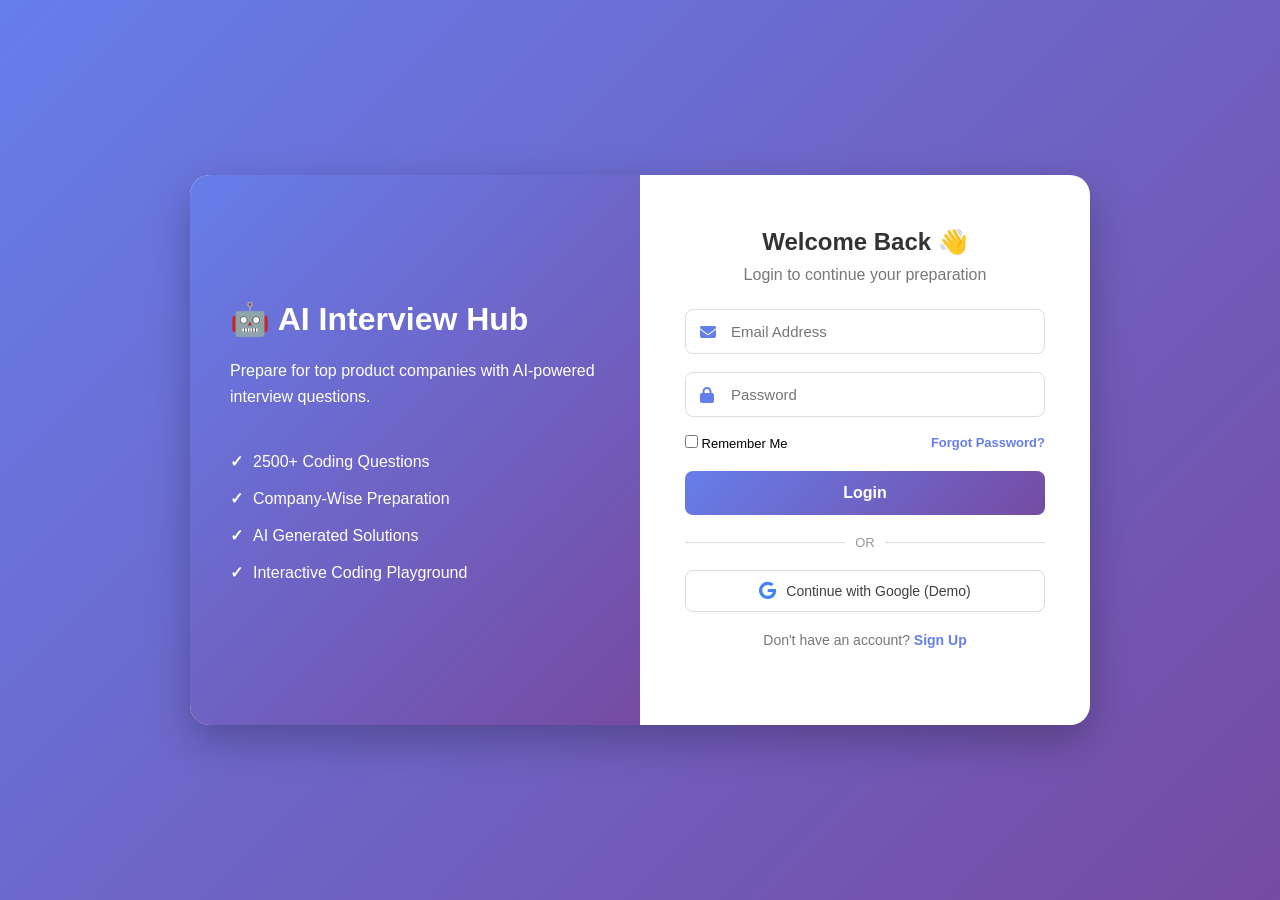
==== commit e91f0598: "Rename login.html to index.html" ====
--- a/index.html
+++ b/index.html
@@ -4,1341 +4,468 @@
 <head>
     <meta charset="UTF-8">
     <meta name="viewport" content="width=device-width, initial-scale=1.0">
-    <title>CodeMaster - Learning & Practice Platform</title>
-    <link rel="stylesheet" href="https://cdnjs.cloudflare.com/ajax/libs/font-awesome/6.4.0/css/all.min.css">
+    <title>AI Interview Hub - Authentication</title>
+
+    <!-- Font Awesome Icons -->
+    <link rel="stylesheet" href="https://cdnjs.cloudflare.com/ajax/libs/font-awesome/6.5.0/css/all.min.css">
+
     <style>
         * {
-            box-sizing: border-box;
             margin: 0;
             padding: 0;
-            font-family: 'Segoe UI', Tahoma, Geneva, Verdana, sans-serif;
+            box-sizing: border-box;
+            font-family: Arial, sans-serif;
         }
 
         body {
-            background-color: #0f172a;
-            color: #f8fafc;
-        }
-
-        .navbar {
+            min-height: 100vh;
+            display: flex;
+            justify-content: center;
+            align-items: center;
+            background: linear-gradient(135deg, #667eea, #764ba2);
+            padding: 20px;
+        }
+
+        .container {
+            width: 900px;
+            max-width: 100%;
+            min-height: 550px;
+            display: flex;
+            background: white;
+            border-radius: 20px;
+            overflow: hidden;
+            box-shadow: 0 15px 40px rgba(0, 0, 0, 0.25);
+        }
+
+        /* LEFT SECTION */
+        .left-section {
+            width: 50%;
+            padding: 60px 40px;
+            color: white;
+            background: linear-gradient(135deg, #667eea, #764ba2);
+            display: flex;
+            flex-direction: column;
+            justify-content: center;
+        }
+
+        .left-section h1 {
+            font-size: 32px;
+            margin-bottom: 20px;
+        }
+
+        .left-section p {
+            font-size: 16px;
+            line-height: 1.6;
+            margin-bottom: 25px;
+        }
+
+        .left-section ul {
+            list-style: none;
+        }
+
+        .left-section li {
+            margin: 18px 0;
+            font-size: 16px;
+        }
+
+        .left-section li::before {
+            content: "✓";
+            margin-right: 10px;
+            font-weight: bold;
+        }
+
+        /* LOGIN BOX */
+        .login-box {
+            width: 50%;
+            padding: 45px;
+            text-align: center;
+            display: flex;
+            flex-direction: column;
+            justify-content: center;
+        }
+
+        .login-box h2 {
+            color: #333;
+            margin-bottom: 10px;
+        }
+
+        .login-box > p {
+            color: #777;
+            margin-bottom: 25px;
+        }
+
+        /* INPUT */
+        .input-box {
+            position: relative;
+            margin-bottom: 18px;
+        }
+
+        .input-box i {
+            position: absolute;
+            left: 15px;
+            top: 15px;
+            color: #667eea;
+        }
+
+        .input-box input {
+            width: 100%;
+            padding: 13px 15px 13px 45px;
+            border: 1px solid #ddd;
+            border-radius: 8px;
+            outline: none;
+            font-size: 15px;
+        }
+
+        .input-box input:focus {
+            border-color: #667eea;
+        }
+
+        /* OPTIONS */
+        .options {
             display: flex;
             justify-content: space-between;
             align-items: center;
-            padding: 1rem 2rem;
-            background-color: #1e293b;
-            border-bottom: 1px solid #334155;
-        }
-
-        .logo {
-            font-size: 1.5rem;
+            font-size: 13px;
+            margin-bottom: 20px;
+        }
+
+        .options a,
+        .signup a {
+            color: #667eea;
+            text-decoration: none;
             font-weight: bold;
-            color: #38bdf8;
-        }
-
-        .nav-links {
-            display: flex;
-            list-style: none;
-            gap: 1.2rem;
-            align-items: center;
-        }
-
-        .nav-links a {
-            color: #94a3b8;
-            text-decoration: none;
-            font-weight: 500;
-            transition: color 0.2s;
-            cursor: pointer;
-        }
-
-        .nav-links a:hover,
-        .nav-links a.active {
-            color: #38bdf8;
-        }
-
-        .btn-action {
-            background-color: #334155;
-            color: #f8fafc;
-            border: 1px solid #475569;
-            padding: 0.5rem 1rem;
-            border-radius: 6px;
+        }
+
+        /* BUTTONS */
+        .login-btn {
+            width: 100%;
+            padding: 13px;
+            border: none;
+            border-radius: 8px;
+            background: linear-gradient(135deg, #667eea, #764ba2);
+            color: white;
+            font-size: 16px;
             cursor: pointer;
             font-weight: bold;
+        }
+
+        .login-btn:hover {
+            opacity: 0.9;
+        }
+
+        /* DUMMY GOOGLE BUTTON */
+        .dummy-google-btn {
+            width: 100%;
+            padding: 11px;
+            border: 1px solid #dadce0;
+            border-radius: 8px;
+            background: #ffffff;
+            color: #3c4043;
+            font-size: 14px;
+            font-weight: 500;
+            cursor: pointer;
             display: flex;
             align-items: center;
-            gap: 6px;
-            transition: background-color 0.2s, color 0.2s;
-        }
-
-        .btn-action:hover {
-            background-color: #475569;
-            color: #38bdf8;
-        }
-
-        .btn-logout {
-            background-color: #7f1d1d;
-            color: #fca5a5;
-            border: 1px solid #991b1b;
-        }
-
-        .btn-logout:hover {
-            background-color: #991b1b;
-            color: #ffffff;
-        }
-
-        .main-container {
-            display: flex;
-            min-height: calc(100vh - 65px);
-        }
-
-        .sidebar {
-            width: 280px;
-            background-color: #1e293b;
-            padding: 1.5rem 1rem;
-            border-right: 1px solid #334155;
-            max-height: calc(100vh - 65px);
-            overflow-y: auto;
-        }
-
-        .sidebar h2 {
-            font-size: 0.9rem;
-            color: #94a3b8;
-            margin-bottom: 1.2rem;
-            text-transform: uppercase;
-            letter-spacing: 1px;
-            padding-left: 0.5rem;
-        }
-
-        .sidebar ul {
-            list-style: none;
-        }
-
-        .sidebar li {
-            padding: 0.75rem 0.9rem;
-            margin-bottom: 0.4rem;
-            border-radius: 8px;
-            cursor: pointer;
-            color: #cbd5e1;
-            font-size: 0.95rem;
+            justify-content: center;
+            gap: 10px;
+            transition: background-color 0.2s, box-shadow 0.2s;
+        }
+
+        .dummy-google-btn:hover {
+            background-color: #f8f9fa;
+            box-shadow: 0 1px 3px rgba(60,64,67,0.15);
+        }
+
+        .dummy-google-btn i {
+            font-size: 18px;
+            color: #4285F4;
+        }
+
+        /* SIGNUP */
+        .signup {
+            margin-top: 20px;
+            font-size: 14px;
+        }
+
+        /* DIVIDER */
+        .divider {
             display: flex;
             align-items: center;
-            justify-content: space-between;
-            transition: background 0.2s, color 0.2s;
-            border: 1px solid transparent;
-        }
-
-        .sidebar li:hover,
-        .sidebar li.active {
-            background-color: #334155;
-            color: #38bdf8;
-            font-weight: bold;
-            border-color: #475569;
-        }
-
-        .category-count {
-            background: #0f172a;
-            color: #cbd5e1;
-            font-size: 0.75rem;
-            padding: 2px 8px;
-            border-radius: 12px;
-            border: 1px solid #334155;
-        }
-
-        .sidebar li.active .category-count {
-            background: #0284c7;
-            color: #ffffff;
-            border-color: #38bdf8;
-        }
-
-        .content {
+            margin: 20px 0;
+            color: #999;
+            font-size: 13px;
+        }
+
+        .divider::before,
+        .divider::after {
+            content: "";
             flex: 1;
-            padding: 2rem;
-            max-height: calc(100vh - 65px);
-            overflow-y: auto;
-        }
-
-        .dashboard-progress-card {
-            background-color: #1e293b;
-            border: 1px solid #334155;
-            border-radius: 12px;
-            padding: 1.5rem;
-            margin-bottom: 2rem;
-            display: flex;
-            flex-direction: column;
-            gap: 10px;
-        }
-
-        .progress-bar-container {
-            width: 100%;
-            height: 12px;
-            background-color: #0f172a;
-            border-radius: 6px;
-            overflow: hidden;
-            border: 1px solid #334155;
-        }
-
-        .progress-bar-fill {
-            height: 100%;
-            width: 0%;
-            background: linear-gradient(90deg, #38bdf8, #3b82f6);
-            transition: width 0.4s ease;
-        }
-
-        .filter-controls {
-            display: flex;
-            gap: 1rem;
-            margin-bottom: 2rem;
-        }
-
-        .search-bar {
-            flex: 1;
-            padding: 0.8rem 1.2rem;
-            background-color: #1e293b;
-            border: 1px solid #334155;
-            border-radius: 8px;
-            color: #fff;
-            font-size: 1rem;
-        }
-
-        .filter-select {
-            padding: 0.8rem 1.2rem;
-            background-color: #1e293b;
-            border: 1px solid #334155;
-            border-radius: 8px;
-            color: #38bdf8;
-            font-weight: bold;
-            font-size: 0.95rem;
-            cursor: pointer;
-            outline: none;
-        }
-
-        .filter-select:focus, .search-bar:focus {
-            border-color: #38bdf8;
-        }
-
-        .grid {
-            display: grid;
-            grid-template-columns: repeat(auto-fill, minmax(300px, 1fr));
-            gap: 1.5rem;
-        }
-
-        .question-card {
-            background-color: #1e293b;
-            border: 1px solid #334155;
-            border-radius: 12px;
-            padding: 1.5rem;
-            display: flex;
-            flex-direction: column;
-            justify-content: space-between;
-        }
-
-        .badges {
-            display: flex;
-            gap: 0.5rem;
-            margin: 0.5rem 0 1rem 0;
-        }
-
-        .badge {
-            padding: 0.25rem 0.6rem;
-            border-radius: 4px;
-            font-size: 0.75rem;
-            font-weight: bold;
-        }
-
-        .badge.Easy { background: #065f46; color: #34d399; }
-        .badge.Medium { background: #854d0e; color: #fde047; }
-        .badge.Hard { background: #991b1b; color: #fca5a5; }
-
-        .primary-btn {
-            padding: 0.75rem 1rem;
-            background-color: #38bdf8;
-            color: #0f172a;
-            border: none;
-            border-radius: 8px;
-            font-weight: bold;
-            cursor: pointer;
-            transition: all 0.2s;
-        }
-
-        .primary-btn:hover:not(:disabled) {
-            opacity: 0.9;
-        }
-
-        .primary-btn:disabled {
-            opacity: 0.5;
-            cursor: not-allowed;
-            filter: grayscale(1);
-        }
-
-        .btn-solved {
-            background-color: #16a34a !important;
-            color: white !important;
-        }
-
-        .quiz-option-btn {
-            width: 100%;
-            padding: 0.9rem;
-            margin-bottom: 0.6rem;
-            background-color: #0f172a;
-            border: 1px solid #334155;
-            border-radius: 8px;
-            color: #cbd5e1;
-            text-align: left;
-            cursor: pointer;
-            font-size: 0.95rem;
-        }
-
-        .quiz-option-btn.selected {
-            border-color: #38bdf8;
-            background-color: #0284c7;
-            color: #ffffff;
-            font-weight: bold;
-        }
-
-        .modal-overlay {
-            position: fixed;
-            top: 0;
-            left: 0;
-            width: 100%;
-            height: 100%;
-            background: rgba(15, 23, 42, 0.85);
-            backdrop-filter: blur(4px);
-            display: flex;
-            justify-content: center;
-            align-items: center;
-            z-index: 1000;
-        }
-
-        .modal-content {
-            background-color: #1e293b;
-            border-radius: 12px;
-            width: 90%;
-            max-width: 650px;
-            padding: 2rem;
-            border: 1px solid #334155;
-        }
-
-        .modal-header {
-            display: flex;
-            justify-content: space-between;
-            align-items: center;
-            margin-bottom: 1rem;
-        }
-
-        .close-btn {
-            background: none;
-            border: none;
-            color: #94a3b8;
-            font-size: 1.5rem;
-            cursor: pointer;
-        }
-
-        .editor-textarea {
-            width: 100%;
-            height: 200px;
-            background-color: #0f172a;
-            color: #38bdf8;
-            font-family: 'Courier New', Courier, monospace;
-            padding: 1rem;
-            border-radius: 8px;
-            border: 1px solid #334155;
-            resize: vertical;
-            font-size: 0.95rem;
-            margin: 1rem 0 0.5rem 0;
-        }
-
-        .editor-textarea:focus {
-            outline: 1px solid #38bdf8;
-        }
-
-        .console-output {
-            background-color: #0f172a;
-            border: 1px solid #334155;
-            padding: 0.8rem;
-            border-radius: 6px;
-            font-family: monospace;
-            font-size: 0.85rem;
-            color: #a7f3d0;
-            min-height: 50px;
-        }
-
-        .hint-box {
-            background-color: #0f172a;
-            border: 1px solid #fbbf24;
-            color: #fde047;
-            padding: 0.8rem;
-            border-radius: 8px;
-            font-size: 0.85rem;
-            margin-top: 0.5rem;
-            display: none;
+            height: 1px;
+            background: #ddd;
+        }
+
+        .divider span {
+            padding: 0 10px;
+        }
+
+        /* RESPONSIVE */
+        @media screen and (max-width: 768px) {
+            .container {
+                flex-direction: column;
+            }
+
+            .left-section {
+                width: 100%;
+                padding: 35px;
+                text-align: center;
+            }
+
+            .left-section h1 {
+                font-size: 25px;
+            }
+
+            .left-section ul {
+                display: none;
+            }
+
+            .login-box {
+                width: 100%;
+                padding: 35px 25px;
+            }
         }
     </style>
 </head>
 
 <body>
 
-    <nav class="navbar">
-        <div class="logo"><i class="fa-solid fa-code"></i> CodeMaster</div>
-        <ul class="nav-links">
-            <li><a href="#" id="navPractice" class="active"><i class="fa-solid fa-code"></i> Practice Problems</a></li>
-            <li><a href="#" id="navQuiz"><i class="fa-solid fa-graduation-cap"></i> Interactive Quiz</a></li>
-            <li><button id="jsonBtn" class="btn-action"><i class="fa-solid fa-file-code"></i> JSON Data</button></li>
-            <li><button id="logoutBtn" class="btn-action btn-logout"><i class="fa-solid fa-right-from-bracket"></i> Logout</button></li>
-        </ul>
-    </nav>
-
-    <div class="main-container">
-        <aside class="sidebar">
-            <h2><i class="fa-solid fa-layer-group"></i> Program Fields</h2>
-            <ul id="segregatedSidebarContainer"></ul>
-        </aside>
-
-        <main class="content">
-            <div class="dashboard-progress-card">
-                <div style="display: flex; justify-content: space-between; align-items: center;">
-                    <h3 style="font-size: 1.1rem; color: #f8fafc;"><i class="fa-solid fa-chart-line" style="color: #38bdf8;"></i> Overall Practice Progress</h3>
-                    <span id="dashProgressStats" style="font-size: 0.9rem; color: #38bdf8; font-weight: bold;">0 / 0 Solved (0%)</span>
-                </div>
-                <div class="progress-bar-container">
-                    <div id="dashProgressBarFill" class="progress-bar-fill"></div>
-                </div>
+    <div class="container">
+        <!-- LEFT SECTION -->
+        <div class="left-section">
+            <h1>🤖 AI Interview Hub</h1>
+            <p>Prepare for top product companies with AI-powered interview questions.</p>
+            <ul>
+                <li>2500+ Coding Questions</li>
+                <li>Company-Wise Preparation</li>
+                <li>AI Generated Solutions</li>
+                <li>Interactive Coding Playground</li>
+            </ul>
+        </div>
+
+        <!-- LOGIN BOX -->
+        <div class="login-box" id="loginBox">
+            <h2>Welcome Back 👋</h2>
+            <p>Login to continue your preparation</p>
+
+            <!-- EMAIL LOGIN -->
+            <form id="loginForm">
+                <div class="input-box">
+                    <i class="fa fa-envelope"></i>
+                    <input type="email" id="loginEmail" placeholder="Email Address" required>
+                </div>
+
+                <div class="input-box">
+                    <i class="fa fa-lock"></i>
+                    <input type="password" id="loginPassword" placeholder="Password" required>
+                </div>
+
+                <div class="options">
+                    <label>
+                        <input type="checkbox"> Remember Me
+                    </label>
+                    <a href="#" id="showForgot">Forgot Password?</a>
+                </div>
+
+                <button type="submit" class="login-btn">Login</button>
+            </form>
+
+            <div class="divider">
+                <span>OR</span>
             </div>
 
-            <div id="practiceSection">
-                <div class="filter-controls">
-                    <input type="text" id="search" class="search-bar" placeholder="Search by problem title or description...">
-                    <select id="difficultySelect" class="filter-select">
-                        <option value="All">All Difficulties</option>
-                        <option value="Easy">Easy</option>
-                        <option value="Medium">Medium</option>
-                        <option value="Hard">Hard</option>
-                    </select>
-                </div>
-
-                <div id="questionContainer" class="grid"></div>
-            </div>
-
-            <div id="quizSection" style="display: none; background-color: #1e293b; border-radius: 12px; padding: 2rem; border: 1px solid #334155;">
-                <div style="display: flex; justify-content: space-between; align-items: center; margin-bottom: 1rem;">
-                    <h2><i class="fa-solid fa-graduation-cap" style="color: #38bdf8;"></i> Assessment Quiz</h2>
-                    <span id="quizCounter" style="color: #94a3b8;">Question 1 of 20</span>
-                </div>
-
-                <div id="quizCardBox">
-                    <h3 id="quizQuestionText" style="margin: 1.5rem 0; font-weight: 600; font-size: 1.2rem;">Quiz question here?</h3>
-                    <div id="quizOptionsContainer"></div>
-                    <div style="text-align: right; margin-top: 1.5rem;">
-                        <button id="quizNextBtn" class="primary-btn" disabled>Next Question</button>
-                    </div>
-                </div>
-
-                <div id="quizScoreBox" style="display: none; text-align: center; padding: 2rem 0;">
-                    <i class="fa-solid fa-trophy" style="font-size: 3.5rem; color: #fde047; margin-bottom: 1rem;"></i>
-                    <h2>Quiz Completed!</h2>
-                    <p id="quizScoreText" style="color: #cbd5e1; font-size: 1.2rem; margin: 0.5rem 0 1rem 0;"></p>
-                    <div id="quizBadge" style="font-size: 1.1rem; font-weight: bold; margin-bottom: 1.5rem;"></div>
-                    <button id="quizRestartBtn" class="primary-btn"><i class="fa-solid fa-rotate-right"></i> Retake Quiz</button>
-                </div>
-            </div>
-        </main>
-    </div>
-
-    <!-- CODE EDITOR MODAL WITH HINTS & SOLUTION LOCK -->
-    <div id="editorModal" class="modal-overlay" style="display: none;">
-        <div class="modal-content" style="max-width: 800px;">
-            <div class="modal-header">
-                <div>
-                    <h2 id="modalProblemTitle" style="color: #38bdf8;"><i class="fa-solid fa-terminal"></i> Coding Workspace</h2>
-                    <p id="modalProblemDesc" style="color: #94a3b8; font-size: 0.85rem; margin-top: 4px;"></p>
-                </div>
-                <button id="closeEditorModal" class="close-btn">&times;</button>
-            </div>
-
-            <div style="display: flex; justify-content: space-between; align-items: center; margin-top: 0.5rem; background: #0f172a; padding: 0.6rem 1rem; border-radius: 8px; border: 1px solid #334155;">
-                <div>
-                    <button id="getHintBtn" class="primary-btn" style="background-color: #d97706; color: white; padding: 0.4rem 0.8rem; font-size: 0.85rem;">
-                        <i class="fa-solid fa-lightbulb"></i> Get Hint (<span id="hintCount">0</span>/3)
-                    </button>
-                </div>
-                <div>
-                    <button id="showSolutionBtn" class="primary-btn" style="background-color: #475569; color: #94a3b8; padding: 0.4rem 0.8rem; font-size: 0.85rem;" disabled>
-                        <i class="fa-solid fa-lock" id="solutionLockIcon"></i> Solution Locked
-                    </button>
-                </div>
-            </div>
-
-            <div id="hintContainer" class="hint-box"></div>
-
-            <div style="display: flex; justify-content: space-between; align-items: center; margin-top: 1rem;">
-                <label style="font-size: 0.9rem; color: #cbd5e1;">Select Language: </label>
-                <select id="languageSelect" style="background: #0f172a; color: #38bdf8; border: 1px solid #334155; padding: 0.4rem 0.8rem; border-radius: 6px; font-weight: bold;">
-                    <option value="python">Python 3</option>
-                    <option value="javascript">JavaScript (Node.js)</option>
-                    <option value="cpp">C++ 20</option>
-                    <option value="java">Java 17</option>
-                </select>
-            </div>
-
-            <textarea id="codeTextarea" class="editor-textarea" spellcheck="false"></textarea>
-
-            <div>
-                <label style="font-size: 0.85rem; color: #94a3b8;">Console Output:</label>
-                <div id="consoleOutput" class="console-output">Ready to compile & evaluate solution...</div>
-            </div>
-
-            <div style="display: flex; gap: 10px; margin-top: 1.2rem;">
-                <button id="runCodeBtn" class="primary-btn" style="background-color: #334155; color: #38bdf8; flex: 1;">
-                    <i class="fa-solid fa-play"></i> Run Code
-                </button>
-                <button id="submitCodeBtn" class="primary-btn" style="background-color: #16a34a; color: white; flex: 1;">
-                    <i class="fa-solid fa-paper-plane"></i> Submit Solution
-                </button>
-            </div>
+            <!-- DUMMY GOOGLE LOGIN BUTTON -->
+            <button id="dummyGoogleBtn" class="dummy-google-btn">
+                <i class="fa-brands fa-google"></i> Continue with Google (Demo)
+            </button>
+
+            <p class="signup">
+                Don't have an account?
+                <a href="#" id="showSignup">Sign Up</a>
+            </p>
+        </div>
+
+        <!-- SIGN UP BOX -->
+        <div class="login-box" id="signupBox" style="display:none;">
+            <h2>Create Account 🚀</h2>
+            <p>Join us to start practicing</p>
+
+            <form id="signupForm">
+                <div class="input-box">
+                    <i class="fa fa-user"></i>
+                    <input type="text" id="regName" placeholder="Full Name" required>
+                </div>
+
+                <div class="input-box">
+                    <i class="fa fa-envelope"></i>
+                    <input type="email" id="regEmail" placeholder="Email Address" required>
+                </div>
+
+                <div class="input-box">
+                    <i class="fa fa-lock"></i>
+                    <input type="password" id="regPassword" placeholder="Password" required>
+                </div>
+
+                <button type="submit" class="login-btn">Register</button>
+            </form>
+
+            <p class="signup">
+                Already have an account?
+                <a href="#" id="showLogin">Login</a>
+            </p>
+        </div>
+
+        <!-- FORGOT PASSWORD BOX -->
+        <div class="login-box" id="forgotBox" style="display:none;">
+            <h2>Reset Password 🔑</h2>
+            <p>Enter your email to receive a password reset link</p>
+
+            <form id="forgotForm">
+                <div class="input-box">
+                    <i class="fa fa-envelope"></i>
+                    <input type="email" id="forgotEmail" placeholder="Registered Email" required>
+                </div>
+
+                <button type="submit" class="login-btn">Send Reset Link</button>
+            </form>
+
+            <p class="signup">
+                <a href="#" id="backToLoginFromForgot">Back to Login</a>
+            </p>
         </div>
     </div>
 
-    <!-- JSON MODAL -->
-    <div id="jsonModal" class="modal-overlay" style="display: none;">
-        <div class="modal-content">
-            <div class="modal-header">
-                <h2><i class="fa-solid fa-code"></i> Problem Set Data (JSON)</h2>
-                <button id="closeJsonModal" class="close-btn">&times;</button>
-            </div>
-            <div class="modal-body">
-                <p style="color: #94a3b8; font-size: 0.9rem; margin-bottom: 1rem;">
-                    View, copy, or download the active dataset below.
-                </p>
-                <pre id="jsonDisplay" style="
-                    background-color: #0f172a;
-                    color: #38bdf8;
-                    padding: 1rem;
-                    border-radius: 8px;
-                    max-height: 280px;
-                    overflow-y: auto;
-                    font-family: monospace;
-                    font-size: 0.85rem;
-                    border: 1px solid #334155;
-                    white-space: pre-wrap;
-                "></pre>
-            </div>
-            <div class="modal-footer" style="display: flex; gap: 10px; margin-top: 1.5rem;">
-                <button id="copyJsonBtn" class="primary-btn" style="background-color: #0284c7; color: white; flex: 1;">
-                    <i class="fa-regular fa-copy"></i> Copy JSON
-                </button>
-                <button id="downloadJsonBtn" class="primary-btn" style="background-color: #16a34a; color: white; flex: 1;">
-                    <i class="fa-solid fa-download"></i> Download .json
-                </button>
-            </div>
-        </div>
-    </div>
-
-    <!-- LOGOUT MODAL -->
-    <div id="logoutModal" class="modal-overlay" style="display: none;">
-        <div class="modal-content" style="max-width: 420px; text-align: center;">
-            <div style="font-size: 3rem; color: #fca5a5; margin-bottom: 1rem;">
-                <i class="fa-solid fa-circle-exclamation"></i>
-            </div>
-            <h2 style="margin-bottom: 0.5rem;">Confirm Logout</h2>
-            <p style="color: #94a3b8; font-size: 0.95rem; margin-bottom: 1.5rem;">
-                Are you sure you want to exit your active coding session?
-            </p>
-            <div style="display: flex; gap: 12px;">
-                <button id="cancelLogoutBtn" class="primary-btn" style="background-color: #334155; color: #cbd5e1; flex: 1;">
-                    Cancel
-                </button>
-                <button id="confirmLogoutBtn" class="primary-btn" style="background-color: #dc2626; color: white; flex: 1;">
-                    Yes, Logout
-                </button>
-            </div>
-        </div>
-    </div>
-
     <script>
-        /* HELPER TO GENERATE HINTS FOR QUESTIONS */
-        function makeHints(p1, p2, p3, j1, j2, j3, c1, c2, c3, v1, v2, v3) {
-            return {
-                python: ["Hint 1: " + p1, "Hint 2: " + p2, "Hint 3: " + p3],
-                javascript: ["Hint 1: " + j1, "Hint 2: " + j2, "Hint 3: " + j3],
-                cpp: ["Hint 1: " + c1, "Hint 2: " + c2, "Hint 3: " + c3],
-                java: ["Hint 1: " + v1, "Hint 2: " + v2, "Hint 3: " + v3]
+        // Redirect immediately if already logged in
+        if (localStorage.getItem("currentUser")) {
+            window.location.href = "index.html";
+        }
+
+        /* VIEW SWITCHING */
+        const loginBox = document.getElementById("loginBox");
+        const signupBox = document.getElementById("signupBox");
+        const forgotBox = document.getElementById("forgotBox");
+
+        document.getElementById("showSignup").addEventListener("click", function (e) {
+            e.preventDefault();
+            loginBox.style.display = "none";
+            signupBox.style.display = "flex";
+            forgotBox.style.display = "none";
+        });
+
+        document.getElementById("showLogin").addEventListener("click", function (e) {
+            e.preventDefault();
+            signupBox.style.display = "none";
+            forgotBox.style.display = "none";
+            loginBox.style.display = "flex";
+        });
+
+        document.getElementById("showForgot").addEventListener("click", function (e) {
+            e.preventDefault();
+            loginBox.style.display = "none";
+            signupBox.style.display = "none";
+            forgotBox.style.display = "flex";
+        });
+
+        document.getElementById("backToLoginFromForgot").addEventListener("click", function (e) {
+            e.preventDefault();
+            forgotBox.style.display = "none";
+            signupBox.style.display = "none";
+            loginBox.style.display = "flex";
+        });
+
+        /* SIGN UP */
+        document.getElementById("signupForm").addEventListener("submit", function (e) {
+            e.preventDefault();
+
+            const name = document.getElementById("regName").value.trim();
+            const email = document.getElementById("regEmail").value.trim();
+            const password = document.getElementById("regPassword").value;
+
+            const user = { name, email, password };
+            localStorage.setItem("registeredUser", JSON.stringify(user));
+
+            alert("Registration successful! Please login.");
+            document.getElementById("loginEmail").value = email;
+
+            signupBox.style.display = "none";
+            loginBox.style.display = "flex";
+        });
+
+        /* EMAIL LOGIN */
+        document.getElementById("loginForm").addEventListener("submit", function (e) {
+            e.preventDefault();
+
+            const email = document.getElementById("loginEmail").value.trim();
+            const password = document.getElementById("loginPassword").value;
+            const savedUser = localStorage.getItem("registeredUser");
+
+            if (!savedUser) {
+                alert("No account found. Please Sign Up first.");
+                return;
+            }
+
+            const user = JSON.parse(savedUser);
+
+            if (email === user.email && password === user.password) {
+                const currentUser = {
+                    name: user.name,
+                    email: user.email,
+                    picture: "https://ui-avatars.com/api/?name=" + encodeURIComponent(user.name)
+                };
+
+                localStorage.setItem("currentUser", JSON.stringify(currentUser));
+                window.location.href = "index.html";
+            } else {
+                alert("Invalid email or password.");
+            }
+        });
+
+        /* FORGOT PASSWORD */
+        document.getElementById("forgotForm").addEventListener("submit", function (e) {
+            e.preventDefault();
+
+            const email = document.getElementById("forgotEmail").value.trim();
+            const savedUser = localStorage.getItem("registeredUser");
+
+            if (!savedUser) {
+                alert("No registered account found.");
+                return;
+            }
+
+            const user = JSON.parse(savedUser);
+
+            if (email === user.email) {
+                alert("Password reset link sent to " + email);
+            } else {
+                alert("Email address not found.");
+            }
+        });
+
+        /* MOCK / DUMMY GOOGLE LOGIN */
+        document.getElementById("dummyGoogleBtn").addEventListener("click", function() {
+            // Generate mock user data
+            const dummyUser = {
+                name: "Demo Google User",
+                email: "demouser@gmail.com",
+                picture: "https://ui-avatars.com/api/?name=Demo+User&background=0D8ABC&color=fff"
             };
-        }
-
-        /* HELPER TO GENERATE SOLUTIONS FOR QUESTIONS */
-        function makeSolutions(py, js, cpp, java) {
-            return { python: py, javascript: js, cpp: cpp, java: java };
-        }
-
-        /* =====================================================
-           1. FULL DATASET (ALL 22 QUESTIONS)
-        ===================================================== */
-        const questions = [
-            { 
-                id: 1, title: "Two Sum", category: "Arrays & Strings", difficulty: "Easy", 
-                description: "Find indices of two numbers in an array that add up to a target sum.", solved: false,
-                requiredKeywords: ["map", "dict", "hash", "seen", "for", "while"],
-                hints: makeHints(
-                    "Brute force double loop is O(n²). Optimize with hash map.",
-                    "Store visited elements as key and index as value.",
-                    "Check if target - current_num exists in map.",
-                    "Use JS Map or object `{}` for lookup.", "Check `map.has(target - nums[i])`.", "Return `[map.get(diff), i]`.",
-                    "Use `std::unordered_map<int, int>`.", "Store element index pair.", "Check `map.find(target - num) != map.end()`.",
-                    "Use `HashMap<Integer, Integer>`.", "Calculate target complement.", "Use `map.containsKey(diff)`."
-                ),
-                solutions: makeSolutions(
-                    "def solve(nums, target):\n    seen = {}\n    for i, n in enumerate(nums):\n        if target - n in seen: return [seen[target-n], i]\n        seen[n] = i",
-                    "function solve(nums, target) {\n    let m = new Map();\n    for(let i=0; i<nums.length; i++) {\n        if(m.has(target-nums[i])) return [m.get(target-nums[i]), i];\n        m.set(nums[i], i);\n    }\n}",
-                    "vector<int> solve(vector<int>& nums, int t) {\n    unordered_map<int, int> m;\n    for(int i=0; i<nums.size(); i++) {\n        if(m.count(t-nums[i])) return {m[t-nums[i]], i};\n        m[nums[i]] = i;\n    }\n    return {};\n}",
-                    "public int[] solve(int[] nums, int t) {\n    HashMap<Integer, Integer> m = new HashMap<>();\n    for(int i=0; i<nums.length; i++) {\n        if(m.containsKey(t-nums[i])) return new int[]{m.get(t-nums[i]), i};\n        m.put(nums[i], i);\n    }\n    return new int[]{};\n}"
-                )
-            },
-            { 
-                id: 2, title: "Valid Parentheses", category: "Arrays & Strings", difficulty: "Easy", 
-                description: "Determine if an input string containing brackets is valid using a stack.", solved: false,
-                requiredKeywords: ["stack", "pop", "push", "append"],
-                hints: makeHints(
-                    "Use a Stack to keep track of opening brackets.", "Push when open, pop when close bracket.", "Match current closing with top of stack.",
-                    "Use array methods `.push()` and `.pop()`.", "Store closing match mapping in object.", "Check empty stack state at end.",
-                    "Use `std::stack<char>`.", "Push complementary closing brackets.", "Match top element.",
-                    "Use `Stack<Character>`.", "Push closing brackets directly.", "Check `stack.isEmpty()`."
-                ),
-                solutions: makeSolutions(
-                    "def isValid(s):\n    st = []\n    m = {')':'(', '}':'{', ']':'['}\n    for c in s:\n        if c in m:\n            if not st or st.pop() != m[c]: return False\n        else: st.append(c)\n    return not st",
-                    "function isValid(s) {\n    let st = [];\n    for(let c of s) {\n        if(c==='(') st.push(')');\n        else if(c==='{') st.push('}');\n        else if(c==='[') st.push(']');\n        else if(!st.length || st.pop()!==c) return false;\n    }\n    return st.length===0;\n}",
-                    "bool isValid(string s) {\n    stack<char> st;\n    for(char c:s) {\n        if(c=='(') st.push(')');\n        else if(st.empty() || st.top()!=c) return false;\n        else st.pop();\n    }\n    return st.empty();\n}",
-                    "public boolean isValid(String s) {\n    Stack<Character> st = new Stack<>();\n    for(char c: s.toCharArray()) {\n        if(c=='(') st.push(')');\n        else if(st.isEmpty() || st.pop()!=c) return false;\n    }\n    return st.isEmpty();\n}"
-                )
-            },
-            { 
-                id: 3, title: "Reverse Linked List", category: "Trees & Graphs", difficulty: "Easy", 
-                description: "Reverse singly linked list iteratively and recursively.", solved: false,
-                requiredKeywords: ["prev", "next", "head", "curr", "node"],
-                hints: makeHints(
-                    "Maintain 3 pointers: prev, curr, next.", "Change curr.next to point back to prev.", "Advance prev and curr forward.",
-                    "Initialize prev = null, curr = head.", "Save next before changing link.", "Return prev as new head.",
-                    "Use Node* prev = nullptr.", "Loop while curr != nullptr.", "Reassign pointers inside loop.",
-                    "Set ListNode prev = null.", "Re-link curr.next = prev.", "Return prev."
-                ),
-                solutions: makeSolutions(
-                    "def reverseList(head):\n    prev, curr = None, head\n    while curr:\n        nxt = curr.next\n        curr.next = prev\n        prev = curr\n        curr = nxt\n    return prev",
-                    "function reverseList(head) {\n    let prev = null, curr = head;\n    while(curr) {\n        let nxt = curr.next;\n        curr.next = prev;\n        prev = curr;\n        curr = nxt;\n    }\n    return prev;\n}",
-                    "ListNode* reverseList(ListNode* head) {\n    ListNode *prev = nullptr, *curr = head;\n    while(curr) {\n        ListNode* nxt = curr->next;\n        curr->next = prev;\n        prev = curr;\n        curr = nxt;\n    }\n    return prev;\n}",
-                    "public ListNode reverseList(ListNode head) {\n    ListNode prev = null, curr = head;\n    while(curr != null) {\n        ListNode nxt = curr.next;\n        curr.next = prev;\n        prev = curr;\n        curr = nxt;\n    }\n    return prev;\n}"
-                )
-            },
-            { 
-                id: 4, title: "Best Time to Buy Stock", category: "Arrays & Strings", difficulty: "Easy", 
-                description: "Find maximum profit from buying and selling stock once.", solved: false,
-                requiredKeywords: ["min", "max", "profit", "price", "for"],
-                hints: makeHints(
-                    "Track the minimum price seen so far.", "Calculate profit if sold today.", "Update max profit encountered.",
-                    "Initialize minPrice = Infinity.", "Loop through price array once.", "Update maxProfit = Math.max().",
-                    "Set min_price = INT_MAX.", "Compare prices[i] - min_price.", "Return max_profit.",
-                    "Use Math.min() and Math.max().", "Single pass O(n) solution.", "Track lowest buy price."
-                ),
-                solutions: makeSolutions(
-                    "def maxProfit(prices):\n    min_p, max_p = float('inf'), 0\n    for p in prices:\n        min_p = min(min_p, p)\n        max_p = max(max_p, p - min_p)\n    return max_p",
-                    "function maxProfit(prices) {\n    let minP = Infinity, maxP = 0;\n    for(let p of prices) {\n        minP = Math.min(minP, p);\n        maxP = Math.max(maxP, p - minP);\n    }\n    return maxP;\n}",
-                    "int maxProfit(vector<int>& prices) {\n    int minP = INT_MAX, maxP = 0;\n    for(int p : prices) {\n        minP = min(minP, p);\n        maxP = max(maxP, p - minP);\n    }\n    return maxP;\n}",
-                    "public int maxProfit(int[] prices) {\n    int minP = Integer.MAX_VALUE, maxP = 0;\n    for(int p : prices) {\n        minP = Math.min(minP, p);\n        maxP = Math.max(maxP, p - minP);\n    }\n    return maxP;\n}"
-                )
-            },
-            { 
-                id: 5, title: "Valid Anagram", category: "Arrays & Strings", difficulty: "Easy", 
-                description: "Determine if two strings are anagrams of each other.", solved: false,
-                requiredKeywords: ["count", "sort", "map", "dict", "hash"],
-                hints: makeHints(
-                    "Check if length of both strings is equal.", "Count character frequencies.", "Compare character counts.",
-                    "Sort both strings or frequency map.", "Compare sorted arrays.", "Return equality.",
-                    "Use frequency array of size 26.", "Increment for string 1, decrement for 2.", "Check all zero.",
-                    "Use char count array.", "Loop through chars.", "Check zero frequency."
-                ),
-                solutions: makeSolutions(
-                    "def isAnagram(s, t):\n    return sorted(s) == sorted(t)",
-                    "function isAnagram(s, t) {\n    return s.split('').sort().join('') === t.split('').sort().join('');\n}",
-                    "bool isAnagram(string s, string t) {\n    if(s.length() != t.length()) return false;\n    int counts[26] = {0};\n    for(int i=0; i<s.length(); i++) {\n        counts[s[i]-'a']++; counts[t[i]-'a']--;\n    }\n    for(int c : counts) if(c != 0) return false;\n    return true;\n}",
-                    "public boolean isAnagram(String s, String t) {\n    char[] sArr = s.toCharArray(), tArr = t.toCharArray();\n    java.util.Arrays.sort(sArr); java.util.Arrays.sort(tArr);\n    return java.util.Arrays.equals(sArr, tArr);\n}"
-                )
-            },
-            { 
-                id: 6, title: "Binary Search", category: "Trees & Graphs", difficulty: "Easy", 
-                description: "Find target value in O(log n) sorted array.", solved: false,
-                requiredKeywords: ["low", "high", "mid", "while", "left", "right"],
-                hints: makeHints(
-                    "Maintain left and right pointers.", "Calculate mid = (left + right) // 2.", "Narrow search space based on target value.",
-                    "Use `Math.floor((left + right) / 2)`.", "If target > mid, move left pointer.", "If target < mid, move right pointer.",
-                    "Avoid overflow using `mid = left + (right - left)/2`.", "Compare nums[mid] with target.", "Return index or -1.",
-                    "Loop while left <= right.", "Check mid element.", "Return index."
-                ),
-                solutions: makeSolutions(
-                    "def search(nums, target):\n    l, r = 0, len(nums) - 1\n    while l <= r:\n        m = (l + r) // 2\n        if nums[m] == target: return m\n        elif nums[m] < target: l = m + 1\n        else: r = m - 1\n    return -1",
-                    "function search(nums, target) {\n    let l = 0, r = nums.length - 1;\n    while(l <= r) {\n        let m = Math.floor((l + r) / 2);\n        if(nums[m] === target) return m;\n        if(nums[m] < target) l = m + 1;\n        else r = m - 1;\n    }\n    return -1;\n}",
-                    "int search(vector<int>& nums, int target) {\n    int l = 0, r = nums.size() - 1;\n    while(l <= r) {\n        int m = l + (r - l) / 2;\n        if(nums[m] == target) return m;\n        if(nums[m] < target) l = m + 1;\n        else r = m - 1;\n    }\n    return -1;\n}",
-                    "public int search(int[] nums, int target) {\n    int l = 0, r = nums.length - 1;\n    while(l <= r) {\n        int m = l + (r - l) / 2;\n        if(nums[m] == target) return m;\n        if(nums[m] < target) l = m + 1;\n        else r = m - 1;\n    }\n    return -1;\n}"
-                )
-            },
-            { 
-                id: 7, title: "Longest Substring Without Repeats", category: "Arrays & Strings", difficulty: "Medium", 
-                description: "Find length of longest unique character substring via sliding window.", solved: false,
-                requiredKeywords: ["set", "window", "left", "right", "max", "slide"],
-                hints: makeHints(
-                    "Use sliding window technique with set.", "Expand window right edge.", "Shrink left edge if duplicate encountered.",
-                    "Track visited characters using Set.", "Maintain max length variable.", "Loop with right pointer.",
-                    "Use `std::unordered_set<char>`.", "Erase from set while repeating char exists.", "Update max distance.",
-                    "Use HashSet.", "Track left and right index.", "Update max length."
-                ),
-                solutions: makeSolutions(
-                    "def lengthOfLongestSubstring(s):\n    char_set = set()\n    l, res = 0, 0\n    for r in range(len(s)):\n        while s[r] in char_set:\n            char_set.remove(s[l])\n            l += 1\n        char_set.add(s[r])\n        res = max(res, r - l + 1)\n    return res",
-                    "function lengthOfLongestSubstring(s) {\n    let set = new Set(), l = 0, res = 0;\n    for(let r = 0; r < s.length; r++) {\n        while(set.has(s[r])) { set.delete(s[l]); l++; }\n        set.add(s[r]);\n        res = Math.max(res, r - l + 1);\n    }\n    return res;\n}",
-                    "int lengthOfLongestSubstring(string s) {\n    unordered_set<char> st;\n    int l = 0, res = 0;\n    for(int r = 0; r < s.length(); r++) {\n        while(st.count(s[r])) { st.erase(s[l]); l++; }\n        st.insert(s[r]);\n        res = max(res, r - l + 1);\n    }\n    return res;\n}",
-                    "public int lengthOfLongestSubstring(String s) {\n    HashSet<Character> set = new HashSet<>();\n    int l = 0, res = 0;\n    for(int r = 0; r < s.length(); r++) {\n        while(set.contains(s.charAt(r))) { set.remove(s.charAt(l)); l++; }\n        set.add(s.charAt(r));\n        res = Math.max(res, r - l + 1);\n    }\n    return res;\n}"
-                )
-            },
-            { 
-                id: 8, title: "Maximum Subarray (Kadane)", category: "Arrays & Strings", difficulty: "Medium", 
-                description: "Find contiguous subarray with largest sum.", solved: false,
-                requiredKeywords: ["max", "current", "sum", "kadane", "for"],
-                hints: makeHints(
-                    "Kadane's algorithm computes local maximum.", "If current sum drops below 0, reset it to 0.", "Track global maximum sum.",
-                    "Initialize max_sum = nums[0].", "Iterate array adding each element.", "Reset current_sum if negative.",
-                    "Use max_sum and curr_sum variables.", "Compare curr_sum = max(n, curr_sum + n).", "Return max_sum.",
-                    "Initialize max = nums[0].", "Loop through numbers.", "Update overall max."
-                ),
-                solutions: makeSolutions(
-                    "def maxSubArray(nums):\n    max_s, curr_s = nums[0], 0\n    for n in nums:\n        curr_s = max(n, curr_s + n)\n        max_s = max(max_s, curr_s)\n    return max_s",
-                    "function maxSubArray(nums) {\n    let maxS = nums[0], currS = 0;\n    for(let n of nums) {\n        currS = Math.max(n, currS + n);\n        maxS = Math.max(maxS, currS);\n    }\n    return maxS;\n}",
-                    "int maxSubArray(vector<int>& nums) {\n    int maxS = nums[0], currS = 0;\n    for(int n : nums) {\n        currS = max(n, currS + n);\n        maxS = max(maxS, currS);\n    }\n    return maxS;\n}",
-                    "public int maxSubArray(int[] nums) {\n    int maxS = nums[0], currS = 0;\n    for(int n : nums) {\n        currS = Math.max(n, currS + n);\n        maxS = Math.max(maxS, currS);\n    }\n    return maxS;\n}"
-                )
-            },
-            { 
-                id: 9, title: "3Sum", category: "Arrays & Strings", difficulty: "Medium", 
-                description: "Find all unique triplets in an array that sum to zero.", solved: false,
-                requiredKeywords: ["sort", "left", "right", "target", "triplet", "while"],
-                hints: makeHints(
-                    "Sort array first.", "Fix first element, use two pointers for rest.", "Skip duplicates to get unique triplets.",
-                    "Sort array ascending.", "Loop i from 0 to n-2.", "Use left = i+1, right = n-1.",
-                    "Use `std::sort(nums.begin(), nums.end())`.", "Check if sum == 0.", "Advance pointers skipping duplicates.",
-                    "Arrays.sort(nums).", "Use two-pointer search.", "Avoid duplicate entries."
-                ),
-                solutions: makeSolutions(
-                    "def threeSum(nums):\n    nums.sort()\n    res = []\n    for i in range(len(nums)-2):\n        if i > 0 and nums[i] == nums[i-1]: continue\n        l, r = i+1, len(nums)-1\n        while l < r:\n            s = nums[i] + nums[l] + nums[r]\n            if s < 0: l += 1\n            elif s > 0: r -= 1\n            else:\n                res.append([nums[i], nums[l], nums[r]])\n                while l < r and nums[l] == nums[l+1]: l += 1\n                while l < r and nums[r] == nums[r-1]: r -= 1\n                l += 1; r -= 1\n    return res",
-                    "function threeSum(nums) {\n    nums.sort((a,b)=>a-b); let res = [];\n    for(let i=0; i<nums.length-2; i++) {\n        if(i>0 && nums[i]===nums[i-1]) continue;\n        let l = i+1, r = nums.length-1;\n        while(l < r) {\n            let s = nums[i] + nums[l] + nums[r];\n            if(s < 0) l++; else if(s > 0) r--;\n            else {\n                res.push([nums[i], nums[l], nums[r]]);\n                while(l<r && nums[l]===nums[l+1]) l++;\n                while(l<r && nums[r]===nums[r-1]) r--;\n                l++; r--;\n            }\n        }\n    }\n    return res;\n}",
-                    "vector<vector<int>> threeSum(vector<int>& nums) {\n    sort(nums.begin(), nums.end()); vector<vector<int>> res;\n    for(int i=0; i<nums.size(); i++) {\n        if(i>0 && nums[i]==nums[i-1]) continue;\n        int l = i+1, r = nums.size()-1;\n        while(l < r) {\n            int s = nums[i] + nums[l] + nums[r];\n            if(s < 0) l++; else if(s > 0) r--;\n            else {\n                res.push_back({nums[i], nums[l], nums[r]});\n                while(l<r && nums[l]==nums[l+1]) l++;\n                while(l<r && nums[r]==nums[r-1]) r--;\n                l++; r--;\n            }\n        }\n    }\n    return res;\n}",
-                    "public List<List<Integer>> threeSum(int[] nums) {\n    Arrays.sort(nums); List<List<Integer>> res = new ArrayList<>();\n    for(int i=0; i<nums.length-2; i++) {\n        if(i>0 && nums[i]==nums[i-1]) continue;\n        int l = i+1, r = nums.length-1;\n        while(l < r) {\n            int s = nums[i] + nums[l] + nums[r];\n            if(s < 0) l++; else if(s > 0) r--;\n            else {\n                res.add(Arrays.asList(nums[i], nums[l], nums[r]));\n                while(l<r && nums[l]==nums[l+1]) l++;\n                while(l<r && nums[r]==nums[r-1]) r--;\n                l++; r--;\n            }\n        }\n    }\n    return res;\n}"
-                )
-            },
-            { 
-                id: 10, title: "Container With Most Water", category: "Arrays & Strings", difficulty: "Medium", 
-                description: "Find two lines forming container holding most water.", solved: false,
-                requiredKeywords: ["left", "right", "min", "max", "area", "while"],
-                hints: makeHints(
-                    "Two pointers at ends of array.", "Area = min(height[l], height[r]) * (r - l).", "Move pointer with smaller height inwards.",
-                    "Set l = 0, r = length - 1.", "Calculate area at each step.", "Move index pointing to shorter line.",
-                    "Use left and right indices.", "Track maxArea.", "Iterate while l < r.",
-                    "Use Math.min and Math.max.", "Two pointer greedy strategy.", "Shrink distance."
-                ),
-                solutions: makeSolutions(
-                    "def maxArea(height):\n    l, r, max_a = 0, len(height)-1, 0\n    while l < r:\n        area = min(height[l], height[r]) * (r - l)\n        max_a = max(max_a, area)\n        if height[l] < height[r]: l += 1\n        else: r -= 1\n    return max_a",
-                    "function maxArea(height) {\n    let l = 0, r = height.length-1, maxA = 0;\n    while(l < r) {\n        let area = Math.min(height[l], height[r]) * (r - l);\n        maxA = Math.max(maxA, area);\n        if(height[l] < height[r]) l++; else r--;\n    }\n    return maxA;\n}",
-                    "int maxArea(vector<int>& height) {\n    int l = 0, r = height.size()-1, maxA = 0;\n    while(l < r) {\n        int area = min(height[l], height[r]) * (r - l);\n        maxA = max(maxA, area);\n        if(height[l] < height[r]) l++; else r--;\n    }\n    return maxA;\n}",
-                    "public int maxArea(int[] height) {\n    int l = 0, r = height.length-1, maxA = 0;\n    while(l < r) {\n        int area = Math.min(height[l], height[r]) * (r - l);\n        maxA = Math.max(maxA, area);\n        if(height[l] < height[r]) l++; else r--;\n    }\n    return maxA;\n}"
-                )
-            },
-            { 
-                id: 11, title: "Binary Tree Level Order Traversal", category: "Trees & Graphs", difficulty: "Medium", 
-                description: "Level order traversal of binary tree nodes (BFS).", solved: false,
-                requiredKeywords: ["queue", "pop", "level", "bfs", "append"],
-                hints: makeHints(
-                    "Use Breadth First Search (BFS).", "Queue data structure tracks tree nodes level by level.", "Process node queue size per level iteration.",
-                    "Use array `.shift()` as queue pop.", "Iterate over current queue size.", "Collect node values into level list.",
-                    "Use `std::queue<TreeNode*>`.", "Push root to queue.", "Loop while queue is not empty.",
-                    "Use `LinkedList<TreeNode>` as Queue.", "Track queue.size().", "Add children to queue."
-                ),
-                solutions: makeSolutions(
-                    "from collections import deque\ndef levelOrder(root):\n    if not root: return []\n    res, q = [], deque([root])\n    while q:\n        level = []\n        for _ in range(len(q)):\n            node = q.popleft()\n            level.append(node.val)\n            if node.left: q.append(node.left)\n            if node.right: q.append(node.right)\n        res.append(level)\n    return res",
-                    "function levelOrder(root) {\n    if(!root) return [];\n    let res = [], q = [root];\n    while(q.length) {\n        let len = q.length, level = [];\n        for(let i=0; i<len; i++) {\n            let n = q.shift();\n            level.push(n.val);\n            if(n.left) q.push(n.left);\n            if(n.right) q.push(n.right);\n        }\n        res.push(level);\n    }\n    return res;\n}",
-                    "vector<vector<int>> levelOrder(TreeNode* root) {\n    if(!root) return {};\n    vector<vector<int>> res; queue<TreeNode*> q; q.push(root);\n    while(!q.empty()) {\n        int sz = q.size(); vector<int> lvl;\n        for(int i=0; i<sz; i++) {\n            TreeNode* n = q.front(); q.pop();\n            lvl.push_back(n->val);\n            if(n->left) q.push(n->left);\n            if(n->right) q.push(n->right);\n        }\n        res.push_back(lvl);\n    }\n    return res;\n}",
-                    "public List<List<Integer>> levelOrder(TreeNode root) {\n    List<List<Integer>> res = new ArrayList<>(); if(root==null) return res;\n    Queue<TreeNode> q = new LinkedList<>(); q.add(root);\n    while(!q.isEmpty()) {\n        int sz = q.size(); List<Integer> lvl = new ArrayList<>();\n        for(int i=0; i<sz; i++) {\n            TreeNode n = q.poll(); lvl.add(n.val);\n            if(n.left!=null) q.add(n.left);\n            if(n.right!=null) q.add(n.right);\n        }\n        res.add(lvl);\n    }\n    return res;\n}"
-                )
-            },
-            { 
-                id: 12, title: "Validate Binary Search Tree", category: "Trees & Graphs", difficulty: "Medium", 
-                description: "Determine if binary tree is valid Binary Search Tree (BST).", solved: false,
-                requiredKeywords: ["min", "max", "valid", "bst", "helper", "root"],
-                hints: makeHints(
-                    "Pass valid min and max boundaries down recursively.", "Left subtrees must be strictly smaller than node.", "Right subtrees must be strictly greater.",
-                    "Use helper function `validate(node, min, max)`.", "Check root value against min/max bounds.", "Recurse on children.",
-                    "Use `LONG_MIN` and `LONG_MAX` for boundaries.", "Check node pointer.", "Return false if bounds broken.",
-                    "Helper method with Double or Long boundaries.", "Traverse recursively.", "Enforce BST properties."
-                ),
-                solutions: makeSolutions(
-                    "def isValidBST(root):\n    def validate(node, low, high):\n        if not node: return True\n        if not (low < node.val < high): return False\n        return validate(node.left, low, node.val) and validate(node.right, node.val, high)\n    return validate(root, float('-inf'), float('inf'))",
-                    "function isValidBST(root) {\n    function valid(n, min, max) {\n        if(!n) return true;\n        if(n.val <= min || n.val >= max) return false;\n        return valid(n.left, min, n.val) && valid(n.right, n.val, max);\n    }\n    return valid(root, -Infinity, Infinity);\n}",
-                    "bool isValidBST(TreeNode* root) {\n    return valid(root, LONG_MIN, LONG_MAX);\n}\nbool valid(TreeNode* n, long min, long max) {\n    if(!n) return true;\n    if(n->val <= min || n->val >= max) return false;\n    return valid(n->left, min, n->val) && valid(n->right, n->val, max);\n}",
-                    "public boolean isValidBST(TreeNode root) {\n    return valid(root, Long.MIN_VALUE, Long.MAX_VALUE);\n}\nboolean valid(TreeNode n, long min, long max) {\n    if(n==null) return true;\n    if(n.val <= min || n.val >= max) return false;\n    return valid(n.left, min, n.val) && valid(n.right, n.val, max);\n}"
-                )
-            },
-            { 
-                id: 13, title: "Coin Change", category: "Dynamic Programming", difficulty: "Medium", 
-                description: "Compute fewest coins needed to make given amount.", solved: false,
-                requiredKeywords: ["dp", "amount", "min", "coin", "for"],
-                hints: makeHints(
-                    "Dynamic Programming approach.", "dp[i] stores min coins to make amount i.", "dp[i] = min(dp[i], dp[i - coin] + 1).",
-                    "Initialize array of size `amount + 1` filled with Infinity.", "Set dp[0] = 0.", "Nested loop through coins and amounts.",
-                    "Use `vector<int> dp(amount + 1, amount + 1)`.", "Update array values.", "Return dp[amount] if valid.",
-                    "Create `int[] dp = new int[amount + 1]`.", "Arrays.fill(dp, amount + 1).", "Check dp[amount] > amount."
-                ),
-                solutions: makeSolutions(
-                    "def coinChange(coins, amount):\n    dp = [float('inf')] * (amount + 1)\n    dp[0] = 0\n    for i in range(1, amount + 1):\n        for c in coins:\n            if i - c >= 0: dp[i] = min(dp[i], dp[i-c] + 1)\n    return dp[amount] if dp[amount] != float('inf') else -1",
-                    "function coinChange(coins, amount) {\n    let dp = new Array(amount + 1).fill(Infinity);\n    dp[0] = 0;\n    for(let i=1; i<=amount; i++) {\n        for(let c of coins) {\n            if(i - c >= 0) dp[i] = Math.min(dp[i], dp[i-c] + 1);\n        }\n    }\n    return dp[amount] === Infinity ? -1 : dp[amount];\n}",
-                    "int coinChange(vector<int>& coins, int amount) {\n    vector<int> dp(amount + 1, amount + 1); dp[0] = 0;\n    for(int i=1; i<=amount; i++) {\n        for(int c : coins) if(i - c >= 0) dp[i] = min(dp[i], dp[i-c] + 1);\n    }\n    return dp[amount] > amount ? -1 : dp[amount];\n}",
-                    "public int coinChange(int[] coins, int amount) {\n    int[] dp = new int[amount + 1]; Arrays.fill(dp, amount + 1); dp[0] = 0;\n    for(int i=1; i<=amount; i++) {\n        for(int c : coins) if(i - c >= 0) dp[i] = Math.min(dp[i], dp[i-c] + 1);\n    }\n    return dp[amount] > amount ? -1 : dp[amount];\n}"
-                )
-            },
-            { 
-                id: 14, title: "Number of Islands", category: "Trees & Graphs", difficulty: "Medium", 
-                description: "Count islands in 2D grid using DFS/BFS graph traversal.", solved: false,
-                requiredKeywords: ["dfs", "grid", "visited", "count", "for"],
-                hints: makeHints(
-                    "Traverse 2D matrix using DFS.", "When '1' found, increment count and sink connected '1's.", "Change visited '1's to '0's to prevent re-counting.",
-                    "Double loop through matrix.", "Call `dfs(r, c)` on every '1'.", "Sinks adjacent cells.",
-                    "Check boundary conditions in DFS.", "Recursively sink top/bottom/left/right.", "Return island count.",
-                    "Check grid[r][c] == '1'.", "Recursively flood fill matrix.", "Return total."
-                ),
-                solutions: makeSolutions(
-                    "def numIslands(grid):\n    if not grid: return 0\n    count = 0\n    def dfs(r, c):\n        if r<0 or r>=len(grid) or c<0 or c>=len(grid[0]) or grid[r][c]!='1': return\n        grid[r][c] = '0'\n        dfs(r+1, c); dfs(r-1, c); dfs(r, c+1); dfs(r, c-1)\n    for r in range(len(grid)):\n        for c in range(len(grid[0])):\n            if grid[r][c] == '1': dfs(r, c); count += 1\n    return count",
-                    "function numIslands(grid) {\n    let count = 0;\n    function dfs(r, c) {\n        if(r<0||r>=grid.length||c<0||c>=grid[0].length||grid[r][c]!=='1') return;\n        grid[r][c] = '0';\n        dfs(r+1, c); dfs(r-1, c); dfs(r, c+1); dfs(r, c-1);\n    }\n    for(let r=0; r<grid.length; r++) {\n        for(let c=0; c<grid[0].length; c++) if(grid[r][c]==='1') { count++; dfs(r, c); }\n    }\n    return count;\n}",
-                    "int numIslands(vector<vector<char>>& grid) {\n    int count = 0;\n    for(int r=0; r<grid.size(); r++) {\n        for(int c=0; c<grid[0].size(); c++) if(grid[r][c]=='1') { count++; dfs(grid, r, c); }\n    }\n    return count;\n}\nvoid dfs(vector<vector<char>>& g, int r, int c) {\n    if(r<0||r>=g.size()||c<0||c>=g[0].length||g[r][c]!='1') return;\n    g[r][c] = '0'; dfs(g, r+1, c); dfs(g, r-1, c); dfs(g, r, c+1); dfs(g, r, c-1);\n}",
-                    "public int numIslands(char[][] grid) {\n    int count = 0;\n    for(int r=0; r<grid.length; r++) {\n        for(int c=0; c<grid[0].length; c++) if(grid[r][c]=='1') { count++; dfs(grid, r, c); }\n    }\n    return count;\n}\nvoid dfs(char[][] g, int r, int c) {\n    if(r<0||r>=g.length||c<0||c>=g[0].length||g[r][c]!='1') return;\n    g[r][c] = '0'; dfs(g, r+1, c); dfs(g, r-1, c); dfs(g, r, c+1); dfs(g, r, c-1);\n}"
-                )
-            },
-            { 
-                id: 15, title: "Group Anagrams", category: "Arrays & Strings", difficulty: "Medium", 
-                description: "Group array of strings into sub-lists of anagrams.", solved: false,
-                requiredKeywords: ["dict", "map", "sort", "group", "hash"],
-                hints: makeHints(
-                    "Sorted anagrams produce identical strings.", "Use sorted string as key in hash map.", "Append original string to list corresponding to sorted key.",
-                    "Create map object.", "Key = `str.split('').sort().join('')`.", "Push string into array value.",
-                    "Use `unordered_map<string, vector<string>>`.", "Sort string copy as map key.", "Collect values.",
-                    "Map string key to List of Strings.", "Return map values."
-                ),
-                solutions: makeSolutions(
-                    "from collections import defaultdict\ndef groupAnagrams(strs):\n    m = defaultdict(list)\n    for s in strs:\n        m[''.join(sorted(s))].append(s)\n    return list(m.values())",
-                    "function groupAnagrams(strs) {\n    let m = {};\n    for(let s of strs) {\n        let k = s.split('').sort().join('');\n        if(!m[k]) m[k] = [];\n        m[k].push(s);\n    }\n    return Object.values(m);\n}",
-                    "vector<vector<string>> groupAnagrams(vector<string>& strs) {\n    unordered_map<string, vector<string>> m;\n    for(string s : strs) {\n        string k = s; sort(k.begin(), k.end());\n        m[k].push_back(s);\n    }\n    vector<vector<string>> res; for(auto p : m) res.push_back(p.second);\n    return res;\n}",
-                    "public List<List<String>> groupAnagrams(String[] strs) {\n    Map<String, List<String>> m = new HashMap<>();\n    for(String s : strs) {\n        char[] ca = s.toCharArray(); Arrays.sort(ca); String k = String.valueOf(ca);\n        if(!m.containsKey(k)) m.put(k, new ArrayList<>());\n        m.get(k).add(s);\n    }\n    return new ArrayList<>(m.values());\n}"
-                )
-            },
-            { 
-                id: 16, title: "Merge Intervals", category: "Dynamic Programming", difficulty: "Medium", 
-                description: "Merge overlapping intervals in an array.", solved: false,
-                requiredKeywords: ["sort", "interval", "merge", "end", "start"],
-                hints: makeHints(
-                    "Sort intervals by start value.", "Compare start of current interval with end of previous.", "Merge by updating end value.",
-                    "Sort intervals array.", "Push first interval to output array.", "Check overlap with last output interval.",
-                    "Use `std::sort` on vector pairs.", "Merge if `curr.start <= prev.end`.", "Return merged list.",
-                    "Arrays.sort intervals by start.", "Iterate and merge overlapping boundaries."
-                ),
-                solutions: makeSolutions(
-                    "def merge(intervals):\n    intervals.sort(key=lambda x: x[0])\n    res = []\n    for i in intervals:\n        if not res or res[-1][1] < i[0]: res.append(i)\n        else: res[-1][1] = max(res[-1][1], i[1])\n    return res",
-                    "function merge(intervals) {\n    intervals.sort((a,b)=>a[0]-b[0]);\n    let res = [];\n    for(let i of intervals) {\n        if(!res.length || res[res.length-1][1] < i[0]) res.push(i);\n        else res[res.length-1][1] = Math.max(res[res.length-1][1], i[1]);\n    }\n    return res;\n}",
-                    "vector<vector<int>> merge(vector<vector<int>>& intervals) {\n    sort(intervals.begin(), intervals.end()); vector<vector<int>> res;\n    for(auto i : intervals) {\n        if(res.empty() || res.back()[1] < i[0]) res.push_back(i);\n        else res.back()[1] = max(res.back()[1], i[1]);\n    }\n    return res;\n}",
-                    "public int[][] merge(int[][] intervals) {\n    Arrays.sort(intervals, (a,b)->Integer.compare(a[0],b[0]));\n    List<int[]> res = new ArrayList<>();\n    for(int[] i : intervals) {\n        if(res.isEmpty() || res.get(res.size()-1)[1] < i[0]) res.add(i);\n        else res.get(res.size()-1)[1] = Math.max(res.get(res.size()-1)[1], i[1]);\n    }\n    return res.toArray(new int[res.size()][]);\n}"
-                )
-            },
-            { 
-                id: 17, title: "Product of Array Except Self", category: "Arrays & Strings", difficulty: "Medium", 
-                description: "Calculate products of elements except self without division.", solved: false,
-                requiredKeywords: ["prefix", "suffix", "product", "res", "right"],
-                hints: makeHints(
-                    "Compute prefix products from left.", "Compute suffix products from right.", "Multiply prefix and suffix values.",
-                    "Pass 1: Accumulate products moving left-to-right.", "Pass 2: Multiply while moving right-to-left.", "O(n) time and O(1) extra space.",
-                    "Use result array for prefixes.", "Use variable `right = 1` for suffix.", "Multiply `res[i] *= right`.",
-                    "Single result array.", "Two linear loops.", "O(n) linear performance."
-                ),
-                solutions: makeSolutions(
-                    "def productExceptSelf(nums):\n    res = [1] * len(nums)\n    prefix = 1\n    for i in range(len(nums)):\n        res[i] = prefix\n        prefix *= nums[i]\n    suffix = 1\n    for i in range(len(nums)-1, -1, -1):\n        res[i] *= suffix\n        suffix *= nums[i]\n    return res",
-                    "function productExceptSelf(nums) {\n    let res = new Array(nums.length).fill(1);\n    let p = 1;\n    for(let i=0; i<nums.length; i++) { res[i] = p; p *= nums[i]; }\n    let s = 1;\n    for(let i=nums.length-1; i>=0; i--) { res[i] *= s; s *= nums[i]; }\n    return res;\n}",
-                    "vector<int> productExceptSelf(vector<int>& nums) {\n    int n = nums.size(); vector<int> res(n, 1);\n    for(int i=1; i<n; i++) res[i] = res[i-1] * nums[i-1];\n    int r = 1;\n    for(int i=n-1; i>=0; i--) { res[i] *= r; r *= nums[i]; }\n    return res;\n}",
-                    "public int[] productExceptSelf(int[] nums) {\n    int n = nums.length; int[] res = new int[n]; res[0] = 1;\n    for(int i=1; i<n; i++) res[i] = res[i-1] * nums[i-1];\n    int r = 1;\n    for(int i=n-1; i>=0; i--) { res[i] *= r; r *= nums[i]; }\n    return res;\n}"
-                )
-            },
-            { 
-                id: 18, title: "Merge k Sorted Lists", category: "Trees & Graphs", difficulty: "Hard", 
-                description: "Merge k sorted linked lists using Priority Queue.", solved: false,
-                requiredKeywords: ["heap", "priority", "queue", "merge", "head"],
-                hints: makeHints(
-                    "Use a Min-Heap (Priority Queue).", "Push initial head of each list to heap.", "Extract min node and push its next node.",
-                    "JS Priority Queue simulation with sorting array.", "Poll smallest head node.", "Re-link pointer list.",
-                    "Use `std::priority_queue` with min-heap comparator.", "Add all head pointers.", "Extract top continuously.",
-                    "Use `PriorityQueue<ListNode>`.", "Custom comparator based on node.val.", "Return merged head."
-                ),
-                solutions: makeSolutions(
-                    "import heapq\ndef mergeKLists(lists):\n    h = []\n    for i, l in enumerate(lists):\n        if l: heapq.heappush(h, (l.val, i, l))\n    dummy = ListNode(0)\n    curr = dummy\n    while h:\n        val, i, node = heapq.heappop(h)\n        curr.next = node; curr = curr.next\n        if node.next: heapq.heappush(h, (node.next.val, i, node.next))\n    return dummy.next",
-                    "function mergeKLists(lists) {\n    let arr = [];\n    for(let l of lists) while(l) { arr.push(l.val); l = l.next; }\n    arr.sort((a,b)=>a-b);\n    let dummy = new ListNode(0), curr = dummy;\n    for(let v of arr) { curr.next = new ListNode(v); curr = curr.next; }\n    return dummy.next;\n}",
-                    "ListNode* mergeKLists(vector<ListNode*>& lists) {\n    auto comp = [](ListNode* a, ListNode* b){ return a->val > b->val; };\n    priority_queue<ListNode*, vector<ListNode*>, decltype(comp)> pq(comp);\n    for(auto l : lists) if(l) pq.push(l);\n    ListNode dummy(0); ListNode* tail = &dummy;\n    while(!pq.empty()) {\n        auto n = pq.top(); pq.pop();\n        tail->next = n; tail = tail->next;\n        if(n->next) pq.push(n->next);\n    }\n    return dummy.next;\n}",
-                    "public ListNode mergeKLists(ListNode[] lists) {\n    PriorityQueue<ListNode> pq = new PriorityQueue<>((a,b)->a.val-b.val);\n    for(ListNode l : lists) if(l!=null) pq.add(l);\n    ListNode dummy = new ListNode(0), curr = dummy;\n    while(!pq.isEmpty()) {\n        ListNode n = pq.poll(); curr.next = n; curr = curr.next;\n        if(n.next!=null) pq.add(n.next);\n    }\n    return dummy.next;\n}"
-                )
-            },
-            { 
-                id: 19, title: "LRU Cache Implementation", category: "System Design", difficulty: "Hard", 
-                description: "Design Least Recently Used cache with O(1) operations.", solved: false,
-                requiredKeywords: ["cache", "get", "put", "node", "capacity"],
-                hints: makeHints(
-                    "Combine Hash Map with Doubly Linked List.", "Hash Map gives O(1) key lookups.", "Doubly Linked List gives O(1) node updates.",
-                    "Use Map object in JS (maintains insertion order).", "Delete key and re-insert to update priority.", "Remove first key if capacity exceeded.",
-                    "Use `std::list` and `std::unordered_map`.", "Store iterator in map.", "Move accessed node to list front.",
-                    "Use LinkedHashMap in Java.", "Override `removeEldestEntry`.", "Achieve O(1) put/get."
-                ),
-                solutions: makeSolutions(
-                    "class LRUCache:\n    def __init__(self, capacity: int):\n        self.cap = capacity\n        self.m = {}\n    def get(self, key: int) -> int:\n        if key not in self.m: return -1\n        v = self.m.pop(key)\n        self.m[key] = v\n        return v\n    def put(self, key: int, value: int) -> None:\n        if key in self.m: self.m.pop(key)\n        elif len(self.m) >= self.cap: del self.m[next(iter(self.m))]\n        self.m[key] = value",
-                    "class LRUCache {\n    constructor(capacity) { this.cap = capacity; this.map = new Map(); }\n    get(key) {\n        if(!this.map.has(key)) return -1;\n        let v = this.map.get(key); this.map.delete(key); this.map.set(key, v);\n        return v;\n    }\n    put(key, value) {\n        if(this.map.has(key)) this.map.delete(key);\n        else if(this.map.size >= this.cap) this.map.delete(this.map.keys().next().value);\n        this.map.set(key, value);\n    }\n}",
-                    "class LRUCache {\n    int cap; list<pair<int,int>> l;\n    unordered_map<int, list<pair<int,int>>::iterator> m;\npublic:\n    LRUCache(int capacity) { cap = capacity; }\n    int get(int key) {\n        if(!m.count(key)) return -1;\n        l.splice(l.begin(), l, m[key]); return m[key]->second;\n    }\n    void put(int key, int value) {\n        if(m.count(key)) { l.splice(l.begin(), l, m[key]); m[key]->second = value; return; }\n        if(l.size() == cap) { auto k = l.back().first; m.erase(k); l.pop_back(); }\n        l.push_front({key, value}); m[key] = l.begin();\n    }\n};",
-                    "class LRUCache extends java.util.LinkedHashMap<Integer, Integer> {\n    private int cap;\n    public LRUCache(int capacity) {\n        super(capacity, 0.75f, true); this.cap = capacity;\n    }\n    public int get(int key) { return super.getOrDefault(key, -1); }\n    public void put(int key, int value) { super.put(key, value); }\n    protected boolean removeEldestEntry(java.util.Map.Entry<Integer, Integer> eldest) {\n        return size() > cap;\n    }\n}"
-                )
-            },
-            { 
-                id: 20, title: "Trapping Rain Water", category: "Arrays & Strings", difficulty: "Hard", 
-                description: "Compute trapped rainwater using two pointers.", solved: false,
-                requiredKeywords: ["left", "right", "max", "water", "height"],
-                hints: makeHints(
-                    "Use two pointers (l and r).", "Track left_max and right_max.", "Water trapped = min(left_max, right_max) - height[i].",
-                    "Initialize l = 0, r = length - 1.", "Move pointer with smaller max height.", "Add water difference.",
-                    "Track max heights continuously.", "Advance indices inwards.", "O(n) time, O(1) space.",
-                    "Two-pointer greedy strategy.", "Maintain leftMax and rightMax.", "Sum trapped volume."
-                ),
-                solutions: makeSolutions(
-                    "def trap(height):\n    l, r = 0, len(height)-1\n    left_max, right_max = height[l], height[r]\n    res = 0\n    while l < r:\n        if left_max < right_max:\n            l += 1; left_max = max(left_max, height[l]); res += left_max - height[l]\n        else:\n            r -= 1; right_max = max(right_max, height[r]); res += right_max - height[r]\n    return res",
-                    "function trap(height) {\n    let l = 0, r = height.length - 1;\n    let lMax = height[l], rMax = height[r], res = 0;\n    while(l < r) {\n        if(lMax < rMax) {\n            l++; lMax = Math.max(lMax, height[l]); res += lMax - height[l];\n        } else {\n            r--; rMax = Math.max(rMax, height[r]); res += rMax - height[r];\n        }\n    }\n    return res;\n}",
-                    "int trap(vector<int>& height) {\n    int l = 0, r = height.size()-1, lMax = height[l], rMax = height[r], res = 0;\n    while(l < r) {\n        if(lMax < rMax) { l++; lMax = max(lMax, height[l]); res += lMax - height[l]; }\n        else { r--; rMax = max(rMax, height[r]); res += rMax - height[r]; }\n    }\n    return res;\n}",
-                    "public int trap(int[] height) {\n    int l = 0, r = height.length-1, lMax = height[l], rMax = height[r], res = 0;\n    while(l < r) {\n        if(lMax < rMax) { l++; lMax = Math.max(lMax, height[l]); res += lMax - height[l]; }\n        else { r--; rMax = Math.max(rMax, height[r]); res += rMax - height[r]; }\n    }\n    return res;\n}"
-                )
-            },
-            { 
-                id: 21, title: "Minimum Window Substring", category: "System Design", difficulty: "Hard", 
-                description: "Find minimum window containing all characters of target.", solved: false,
-                requiredKeywords: ["window", "target", "map", "count", "left"],
-                hints: makeHints(
-                    "Sliding window with character frequency map.", "Expand right pointer until valid window found.", "Shrink left pointer to find minimum size.",
-                    "Track required unique characters count.", "Update character match counts.", "Track minimum length substring index.",
-                    "Use hash map or fixed array of 128 chars.", "Iterate string.", "Return best substring.",
-                    "Use sliding window strategy.", "Expand right, shrink left.", "Check character requirement."
-                ),
-                solutions: makeSolutions(
-                    "from collections import Counter\ndef minWindow(s, t):\n    if not t or not s: return ''\n    t_count = Counter(t)\n    required = len(t_count)\n    l, r, formed = 0, 0, 0\n    window = {}\n    ans = float('inf'), None, None\n    while r < len(s):\n        c = s[r]; window[c] = window.get(c, 0) + 1\n        if c in t_count and window[c] == t_count[c]: formed += 1\n        while l <= r and formed == required:\n            c = s[l]\n            if r - l + 1 < ans[0]: ans = (r - l + 1, l, r)\n            window[c] -= 1\n            if c in t_count and window[c] < t_count[c]: formed -= 1\n            l += 1\n        r += 1\n    return '' if ans[0] == float('inf') else s[ans[1]:ans[2]+1]",
-                    "function minWindow(s, t) {\n    let map = {}; for(let c of t) map[c] = (map[c] || 0) + 1;\n    let l = 0, r = 0, count = Object.keys(map).length;\n    let minLen = Infinity, start = 0;\n    while(r < s.length) {\n        let c = s[r]; if(map[c] !== undefined) { map[c]--; if(map[c] === 0) count--; }\n        while(count === 0) {\n            if(r - l + 1 < minLen) { minLen = r - l + 1; start = l; }\n            let lc = s[l]; if(map[lc] !== undefined) { if(map[lc] === 0) count++; map[lc]++; }\n            l++;\n        }\n        r++;\n    }\n    return minLen === Infinity ? '' : s.substr(start, minLen);\n}",
-                    "string minWindow(string s, string t) {\n    vector<int> map(128, 0); for(char c : t) map[c]++;\n    int l = 0, r = 0, count = t.length(), minLen = INT_MAX, start = 0;\n    while(r < s.length()) {\n        if(map[s[r]] > 0) count--;\n        map[s[r]]--; r++;\n        while(count == 0) {\n            if(r - l < minLen) { minLen = r - l; start = l; }\n            map[s[l]]++; if(map[s[l]] > 0) count++; l++;\n        }\n    }\n    return minLen == INT_MAX ? '' : s.substr(start, minLen);\n}",
-                    "public String minWindow(String s, String t) {\n    int[] map = new int[128]; for(char c : t.toCharArray()) map[c]++;\n    int l = 0, r = 0, count = t.length(), minLen = Integer.MAX_VALUE, start = 0;\n    while(r < s.length()) {\n        if(map[s.charAt(r)] > 0) count--;\n        map[s.charAt(r)]--; r++;\n        while(count == 0) {\n            if(r - l < minLen) { minLen = r - l; start = l; }\n            map[s.charAt(l)]++; if(map[s.charAt(l)] > 0) count++; l++;\n        }\n    }\n    return minLen == Integer.MAX_VALUE ? '' : s.substring(start, start + minLen);\n}"
-                )
-            },
-            { 
-                id: 22, title: "Word Search II", category: "Trees & Graphs", difficulty: "Hard", 
-                description: "Find all words on 2D board using Trie and Backtracking.", solved: false,
-                requiredKeywords: ["trie", "dfs", "node", "board", "visited"],
-                hints: makeHints(
-                    "Build a Trie from target word list.", "Perform 2D grid DFS backtracking.", "Prune branches when path not in Trie.",
-                    "Insert words into Trie data structure.", "DFS search board cells.", "Collect matched words.",
-                    "Use TrieNode with child map.", "Mark board cells as visited `#`.", "Backtrack matrix state.",
-                    "Prefix tree + Backtracking DFS.", "Eliminate duplicate search paths."
-                ),
-                solutions: makeSolutions(
-                    "class TrieNode:\n    def __init__(self):\n        self.children = {}\n        self.word = None\ndef findWords(board, words):\n    root = TrieNode()\n    for w in words:\n        node = root\n        for c in w:\n            node = node.children.setdefault(c, TrieNode())\n        node.word = w\n    res = []\n    def dfs(r, c, node):\n        char = board[r][c]\n        curr = node.children.get(char)\n        if not curr: return\n        if curr.word:\n            res.append(curr.word); curr.word = None\n        board[r][c] = '#'\n        for dr, dc in [(-1,0),(1,0),(0,-1),(0,1)]:\n            nr, nc = r + dr, c + dc\n            if 0<=nr<len(board) and 0<=nc<len(board[0]) and board[nr][nc]!='#':\n                dfs(nr, nc, curr)\n        board[r][c] = char\n    for r in range(len(board)):\n        for c in range(len(board[0])):\n            dfs(r, c, root)\n    return res",
-                    "function findWords(board, words) {\n    let res = [];\n    function buildTrie() {\n        let root = {};\n        for(let w of words) {\n            let n = root;\n            for(let c of w) { if(!n[c]) n[c] = {}; n = n[c]; }\n            n.word = w;\n        }\n        return root;\n    }\n    let root = buildTrie();\n    function dfs(r, c, node) {\n        let char = board[r][c];\n        if(!node || !node[char]) return;\n        let next = node[char];\n        if(next.word) { res.push(next.word); next.word = null; }\n        board[r][c] = '#';\n        if(r>0) dfs(r-1, c, next);\n        if(r<board.length-1) dfs(r+1, c, next);\n        if(c>0) dfs(r, c-1, next);\n        if(c<board[0].length-1) dfs(r, c+1, next);\n        board[r][c] = char;\n    }\n    for(let r=0; r<board.length; r++)\n        for(let c=0; c<board[0].length; c++) dfs(r, c, root);\n    return res;\n}",
-                    "struct TrieNode {\n    unordered_map<char, TrieNode*> children;\n    string word = \"\";\n};\nvector<string> findWords(vector<vector<char>>& board, vector<string>& words) {\n    TrieNode* root = new TrieNode();\n    for(string w : words) {\n        TrieNode* curr = root;\n        for(char c : w) {\n            if(!curr->children.count(c)) curr->children[c] = new TrieNode();\n            curr = curr->children[c];\n        }\n        curr->word = w;\n    }\n    vector<string> res;\n    for(int r=0; r<board.size(); r++)\n        for(int c=0; c<board[0].size(); c++) dfs(board, r, c, root, res);\n    return res;\n}\nvoid dfs(vector<vector<char>>& b, int r, int c, TrieNode* node, vector<string>& res) {\n    char ch = b[r][c]; if(!node->children.count(ch)) return;\n    TrieNode* next = node->children[ch];\n    if(next->word != \"\") { res.push_back(next->word); next->word = \"\"; }\n    b[r][c] = '#';\n    if(r>0 && b[r-1][c]!='#') dfs(b, r-1, c, next, res);\n    if(r<b.size()-1 && b[r+1][c]!='#') dfs(b, r+1, c, next, res);\n    if(c>0 && b[r][c-1]!='#') dfs(b, r, c-1, next, res);\n    if(c<b[0].size()-1 && b[r][c+1]!='#') dfs(b, r, c+1, next, res);\n    b[r][c] = ch;\n}",
-                    "class TrieNode {\n    TrieNode[] children = new TrieNode[26];\n    String word;\n}\npublic List<String> findWords(char[][] board, String[] words) {\n    List<String> res = new ArrayList<>();\n    TrieNode root = new TrieNode();\n    for(String w : words) {\n        TrieNode p = root;\n        for(char c : w.toCharArray()) {\n            int i = c - 'a'; if(p.children[i] == null) p.children[i] = new TrieNode();\n            p = p.children[i];\n        }\n        p.word = w;\n    }\n    for(int r=0; r<board.length; r++)\n        for(int c=0; c<board[0].length; c++) dfs(board, r, c, root, res);\n    return res;\n}\nvoid dfs(char[][] b, int r, int c, TrieNode p, List<String> res) {\n    char ch = b[r][c]; if(ch == '#' || p.children[ch - 'a'] == null) return;\n    p = p.children[ch - 'a'];\n    if(p.word != null) { res.add(p.word); p.word = null; }\n    b[r][c] = '#';\n    if(r>0) dfs(b, r-1, c, p, res);\n    if(r<b.length-1) dfs(b, r+1, c, p, res);\n    if(c>0) dfs(b, r, c-1, p, res);\n    if(c<b[0].length-1) dfs(b, r, c+1, p, res);\n    b[r][c] = ch;\n}"
-                )
-            }
-        ];
-
-        /* =====================================================
-           2. QUIZ DATA (20 QUESTIONS)
-        ===================================================== */
-        const quizData = [
-            { question: "1. Which data structure uses the LIFO (Last In, First Out) principle?", options: ["Queue", "Stack", "Array", "Binary Tree"], correct: 1 },
-            { question: "2. What is the worst-case time complexity of QuickSort?", options: ["O(n log n)", "O(n)", "O(1)", "O(n²)"], correct: 3 },
-            { question: "3. Which data structure is best suited for implementing a FIFO queue?", options: ["Stack", "LinkedList", "Binary Search Tree", "Max Heap"], correct: 1 },
-            { question: "4. What is the time complexity to search an element in a balanced BST?", options: ["O(1)", "O(n)", "O(log n)", "O(n²)"], correct: 2 },
-            { question: "5. What does SQL stand for?", options: ["Structured Query Language", "Sequential Query List", "Simple Question Language", "System Quality Logic"], correct: 0 },
-            { question: "6. Which normal form eliminates partial dependency?", options: ["1NF", "2NF", "3NF", "BCNF"], correct: 1 },
-            { question: "7. Which key uniquely identifies a record in a relational database table?", options: ["Foreign Key", "Candidate Key", "Primary Key", "Super Key"], correct: 2 },
-            { question: "8. What does the 'I' in ACID properties stand for?", options: ["Integrity", "Isolation", "Indexing", "Inheritance"], correct: 1 },
-            { question: "9. Which layer in OSI model handles packet routing?", options: ["Transport Layer", "Data Link Layer", "Network Layer", "Application Layer"], correct: 2 },
-            { question: "10. What port does HTTP typically use by default?", options: ["21", "22", "80", "443"], correct: 2 },
-            { question: "11. Which protocol translates domain names to IP addresses?", options: ["DHCP", "DNS", "FTP", "ARP"], correct: 1 },
-            { question: "12. What mechanism is used by TCP to establish a connection?", options: ["2-Way Handshake", "3-Way Handshake", "Sliding Window", "Polling"], correct: 1 },
-            { question: "13. Which algorithm avoids deadlocks in OS resource allocation?", options: ["Round Robin", "Banker's Algorithm", "Dijkstra's Algorithm", "Kruskal's Algorithm"], correct: 1 },
-            { question: "14. What condition causes thrashing in virtual memory?", options: ["High CPU utilization", "Frequent page faults", "Low disk space", "Deadlock"], correct: 1 },
-            { question: "15. Which CPU scheduling gives smallest average waiting time?", options: ["FCFS", "SJF (Shortest Job First)", "Round Robin", "Priority Scheduling"], correct: 1 },
-            { question: "16. What is a lightweight unit of execution within a process called?", options: ["Kernel", "Thread", "Page", "Semaphore"], correct: 1 },
-            { question: "17. What problem occurs when a model performs poorly on unseen test data?", options: ["Underfitting", "Overfitting", "Gradient Explosion", "Dimensionality Reduction"], correct: 1 },
-            { question: "18. Which activation function is commonly used in hidden layers of Deep Neural Networks?", options: ["Sigmoid", "ReLU", "Step Function", "Linear"], correct: 1 },
-            { question: "19. In JavaScript, which keyword declares a block-scoped reassignable variable?", options: ["var", "const", "let", "static"], correct: 2 },
-            { question: "20. What HTTP status code represents '404'?", options: ["OK", "Unauthorized", "Forbidden", "Not Found"], correct: 3 }
-        ];
-
-        let currentCategory = "All";
-        let currentDifficulty = "All";
-
-        /* =====================================================
-           3. DASHBOARD PROGRESS LOGIC
-        ===================================================== */
-        function updateDashboardProgressBar() {
-            const total = questions.length;
-            const solvedCount = questions.filter(q => q.solved).length;
-            const percentage = Math.round((solvedCount / total) * 100);
-
-            document.getElementById("dashProgressBarFill").style.width = `${percentage}%`;
-            document.getElementById("dashProgressStats").textContent = `${solvedCount} / ${total} Solved (${percentage}%)`;
-        }
-
-        /* =====================================================
-           4. SIDEBAR CATEGORIES
-        ===================================================== */
-        function renderSidebar() {
-            const container = document.getElementById("segregatedSidebarContainer");
-            container.innerHTML = "";
-
-            const counts = questions.reduce((acc, q) => {
-                acc[q.category] = (acc[q.category] || 0) + 1;
-                return acc;
-            }, {});
-
-            const allLi = document.createElement("li");
-            allLi.className = "active";
-            allLi.setAttribute("data-cat", "All");
-            allLi.innerHTML = `<span><i class="fa-solid fa-border-all"></i> All Fields</span> <span class="category-count">${questions.length}</span>`;
-            container.appendChild(allLi);
-
-            Object.keys(counts).forEach(category => {
-                const li = document.createElement("li");
-                li.setAttribute("data-cat", category);
-                li.innerHTML = `<span><i class="fa-solid fa-folder"></i> ${category}</span> <span class="category-count">${counts[category]}</span>`;
-                container.appendChild(li);
-            });
-
-            document.querySelectorAll(".sidebar li").forEach(li => {
-                li.addEventListener("click", () => {
-                    document.querySelectorAll(".sidebar li").forEach(el => el.classList.remove("active"));
-                    li.classList.add("active");
-                    currentCategory = li.getAttribute("data-cat");
-                    applyFilters();
-                });
-            });
-        }
-
-        /* =====================================================
-           5. FILTER AND RENDER QUESTIONS
-        ===================================================== */
-        const questionContainer = document.getElementById("questionContainer");
-        const searchInput = document.getElementById("search");
-        const difficultySelect = document.getElementById("difficultySelect");
-
-        function applyFilters() {
-            const searchTerm = searchInput.value.toLowerCase();
-            const filtered = questions.filter(q => {
-                const matchesCategory = (currentCategory === "All") || (q.category === currentCategory);
-                const matchesDifficulty = (currentDifficulty === "All") || (q.difficulty === currentDifficulty);
-                const matchesSearch = q.title.toLowerCase().includes(searchTerm) || q.description.toLowerCase().includes(searchTerm);
-                return matchesCategory && matchesDifficulty && matchesSearch;
-            });
-            renderQuestions(filtered);
-        }
-
-        function renderQuestions(items) {
-            questionContainer.innerHTML = "";
-            items.forEach(q => {
-                const card = document.createElement("div");
-                card.className = "question-card";
-                card.innerHTML = `
-                    <div>
-                        <h3>${q.title}</h3>
-                        <div class="badges">
-                            <span class="badge ${q.difficulty}">${q.difficulty}</span>
-                            <span class="badge" style="background:#334155; color:#cbd5e1;">${q.category}</span>
-                        </div>
-                        <p style="color:#94a3b8; font-size:0.9rem;">${q.description}</p>
-                    </div>
-                    <button class="primary-btn ${q.solved ? 'btn-solved' : ''}" style="margin-top:1.2rem; width:100%;" onclick="openCodeWorkspace(${q.id})">
-                        <i class="fa-solid ${q.solved ? 'fa-check-double' : 'fa-code'}"></i> ${q.solved ? 'Solved' : 'Solve Challenge'}
-                    </button>
-                `;
-                questionContainer.appendChild(card);
-            });
-        }
-
-        searchInput?.addEventListener("input", applyFilters);
-        difficultySelect?.addEventListener("change", (e) => {
-            currentDifficulty = e.target.value;
-            applyFilters();
-        });
-
-        /* =====================================================
-           6. CODE WORKSPACE, HINTS, SOLUTION LOCK & EVALUATION
-        ===================================================== */
-        let activeProblemId = null;
-        let currentHintIndex = 0;
-
-        const codeTemplates = {
-            python: `def solve():\n    # Write your solution here\n    pass\n\nsolve()`,
-            javascript: `function solve() {\n    // Write your solution here\n}\n\nsolve();`,
-            cpp: `#include <iostream>\nusing namespace std;\n\nint main() {\n    // Write solution here\n    return 0;\n}`,
-            java: `public class Solution {\n    public static void main(String[] args) {\n        // Write solution here\n    }\n}`
-        };
-
-        function openCodeWorkspace(id) {
-            activeProblemId = id;
-            currentHintIndex = 0;
-
-            const problem = questions.find(q => q.id === id);
-            if (!problem) return;
-
-            document.getElementById("modalProblemTitle").innerHTML = `<i class="fa-solid fa-code"></i> ${problem.title}`;
-            document.getElementById("modalProblemDesc").textContent = `${problem.category} | Difficulty: ${problem.difficulty} — ${problem.description}`;
-
-            const langSelect = document.getElementById("languageSelect");
-            const textarea = document.getElementById("codeTextarea");
-            const output = document.getElementById("consoleOutput");
-
-            textarea.value = codeTemplates[langSelect.value];
-            output.textContent = "Ready to compile & evaluate solution...";
-            output.style.color = "#a7f3d0";
-
-            document.getElementById("hintCount").textContent = "0";
-            document.getElementById("hintContainer").style.display = "none";
-            document.getElementById("hintContainer").innerHTML = "";
-
-            const showSolutionBtn = document.getElementById("showSolutionBtn");
-            showSolutionBtn.disabled = true;
-            showSolutionBtn.style.backgroundColor = "#475569";
-            showSolutionBtn.style.color = "#94a3b8";
-            showSolutionBtn.innerHTML = `<i class="fa-solid fa-lock"></i> Solution Locked`;
-
-            document.getElementById("editorModal").style.display = "flex";
-        }
-
-        // HINT BUTTON CLICK LOGIC
-        document.getElementById("getHintBtn")?.addEventListener("click", () => {
-            const problem = questions.find(q => q.id === activeProblemId);
-            const lang = document.getElementById("languageSelect").value;
-            
-            if (!problem || !problem.hints || !problem.hints[lang]) {
-                alert("No hints available for this problem.");
-                return;
-            }
-
-            const hints = problem.hints[lang];
-
-            if (currentHintIndex < hints.length) {
-                const hintContainer = document.getElementById("hintContainer");
-                hintContainer.style.display = "block";
-                
-                const newHint = document.createElement("p");
-                newHint.style.marginBottom = "4px";
-                newHint.textContent = hints[currentHintIndex];
-                hintContainer.appendChild(newHint);
-
-                currentHintIndex++;
-                document.getElementById("hintCount").textContent = currentHintIndex;
-
-                if (currentHintIndex >= 3) {
-                    const showSolutionBtn = document.getElementById("showSolutionBtn");
-                    showSolutionBtn.disabled = false;
-                    showSolutionBtn.style.backgroundColor = "#0284c7";
-                    showSolutionBtn.style.color = "#ffffff";
-                    showSolutionBtn.innerHTML = `<i class="fa-solid fa-key"></i> Show Solution`;
-                }
-            } else {
-                alert("All 3 hints have been revealed!");
-            }
-        });
-
-        // SHOW SOLUTION BUTTON CLICK LOGIC
-        document.getElementById("showSolutionBtn")?.addEventListener("click", () => {
-            const problem = questions.find(q => q.id === activeProblemId);
-            const lang = document.getElementById("languageSelect").value;
-
-            if (problem && problem.solutions && problem.solutions[lang]) {
-                document.getElementById("codeTextarea").value = problem.solutions[lang];
-                document.getElementById("consoleOutput").textContent = "Solution loaded into editor!";
-                document.getElementById("consoleOutput").style.color = "#38bdf8";
-            }
-        });
-
-        document.getElementById("languageSelect")?.addEventListener("change", (e) => {
-            const lang = e.target.value;
-            document.getElementById("codeTextarea").value = codeTemplates[lang] || "";
-            currentHintIndex = 0;
-            document.getElementById("hintCount").textContent = "0";
-            document.getElementById("hintContainer").style.display = "none";
-            document.getElementById("hintContainer").innerHTML = "";
-            
-            const showSolutionBtn = document.getElementById("showSolutionBtn");
-            showSolutionBtn.disabled = true;
-            showSolutionBtn.style.backgroundColor = "#475569";
-            showSolutionBtn.style.color = "#94a3b8";
-            showSolutionBtn.innerHTML = `<i class="fa-solid fa-lock"></i> Solution Locked`;
-        });
-
-        document.getElementById("closeEditorModal")?.addEventListener("click", () => {
-            document.getElementById("editorModal").style.display = "none";
-        });
-
-        // SMART EVALUATION ENGINE FOR RUN CODE
-        document.getElementById("runCodeBtn")?.addEventListener("click", () => {
-            const userCode = document.getElementById("codeTextarea").value.toLowerCase();
-            const output = document.getElementById("consoleOutput");
-            const problem = questions.find(q => q.id === activeProblemId);
-
-            output.textContent = "Compiling and evaluating logic...";
-            output.style.color = "#fde047";
-
-            setTimeout(() => {
-                const isTemplate = userCode.includes("write your solution here") || userCode.includes("pass") || userCode.length < 35;
-                let matchesKeywords = false;
-                if (problem && problem.requiredKeywords) {
-                    matchesKeywords = problem.requiredKeywords.some(kw => userCode.includes(kw));
-                }
-
-                if (isTemplate || !matchesKeywords) {
-                    output.textContent = "Error: Test Case Failed! Incorrect logic or missing implementation for " + (problem ? problem.title : "question") + ".";
-                    output.style.color = "#fca5a5";
-                } else {
-                    output.textContent = "Output: Test Case Passed! (Execution time: 38ms)";
-                    output.style.color = "#a7f3d0";
-                }
-            }, 800);
-        });
-
-        // SUBMIT SOLUTION LOGIC
-        document.getElementById("submitCodeBtn")?.addEventListener("click", () => {
-            const userCode = document.getElementById("codeTextarea").value.toLowerCase();
-            const output = document.getElementById("consoleOutput");
-            const problem = questions.find(q => q.id === activeProblemId);
-
-            output.textContent = "Submitting solution...";
-
-            setTimeout(() => {
-                const isTemplate = userCode.includes("write your solution here") || userCode.includes("pass") || userCode.length < 35;
-                let matchesKeywords = false;
-                if (problem && problem.requiredKeywords) {
-                    matchesKeywords = problem.requiredKeywords.some(kw => userCode.includes(kw));
-                }
-
-                if (isTemplate || !matchesKeywords) {
-                    output.textContent = "Submission Failed: Solution did not produce correct results. Please revise your code.";
-                    output.style.color = "#fca5a5";
-                } else {
-                    output.textContent = "Accepted! Solution passed all test cases.";
-                    output.style.color = "#34d399";
-
-                    if (problem) problem.solved = true;
-
-                    applyFilters();
-                    updateDashboardProgressBar();
-
-                    setTimeout(() => {
-                        document.getElementById("editorModal").style.display = "none";
-                    }, 1200);
-                }
-            }, 1000);
-        });
-
-        /* =====================================================
-           7. QUIZ ENGINE
-        ===================================================== */
-        let quizIndex = 0, quizScore = 0, selectedOption = null;
-
-        const navPractice = document.getElementById("navPractice");
-        const navQuiz = document.getElementById("navQuiz");
-        const practiceSection = document.getElementById("practiceSection");
-        const quizSection = document.getElementById("quizSection");
-
-        navPractice?.addEventListener("click", (e) => {
-            e.preventDefault();
-            navPractice.classList.add("active"); navQuiz.classList.remove("active");
-            practiceSection.style.display = "block"; quizSection.style.display = "none";
-        });
-
-        navQuiz?.addEventListener("click", (e) => {
-            e.preventDefault();
-            navQuiz.classList.add("active"); navPractice.classList.remove("active");
-            practiceSection.style.display = "none"; quizSection.style.display = "block";
-            startQuiz();
-        });
-
-        function startQuiz() {
-            quizIndex = 0; quizScore = 0;
-            document.getElementById("quizCardBox").style.display = "block";
-            document.getElementById("quizScoreBox").style.display = "none";
-            loadQuizQuestion();
-        }
-
-        function loadQuizQuestion() {
-            selectedOption = null;
-            document.getElementById("quizNextBtn").disabled = true;
-            const q = quizData[quizIndex];
-            document.getElementById("quizCounter").textContent = `Question ${quizIndex + 1} of ${quizData.length}`;
-            document.getElementById("quizQuestionText").textContent = q.question;
-
-            const container = document.getElementById("quizOptionsContainer");
-            container.innerHTML = "";
-            q.options.forEach((opt, idx) => {
-                const btn = document.createElement("button");
-                btn.className = "quiz-option-btn";
-                btn.textContent = opt;
-                btn.onclick = () => {
-                    selectedOption = idx;
-                    document.querySelectorAll(".quiz-option-btn").forEach(b => b.classList.remove("selected"));
-                    btn.classList.add("selected");
-                    document.getElementById("quizNextBtn").disabled = false;
-                };
-                container.appendChild(btn);
-            });
-            document.getElementById("quizNextBtn").textContent = quizIndex === quizData.length - 1 ? "Submit Quiz" : "Next Question";
-        }
-
-        document.getElementById("quizNextBtn")?.addEventListener("click", () => {
-            if (selectedOption === null) return;
-            if (selectedOption === quizData[quizIndex].correct) quizScore++;
-            quizIndex++;
-            if (quizIndex < quizData.length) loadQuizQuestion();
-            else {
-                document.getElementById("quizCardBox").style.display = "none";
-                document.getElementById("quizScoreBox").style.display = "block";
-                document.getElementById("quizScoreText").textContent = `You scored ${quizScore} out of ${quizData.length} (${Math.round((quizScore / quizData.length) * 100)}%)`;
-            }
-        });
-
-        document.getElementById("quizRestartBtn")?.addEventListener("click", startQuiz);
-
-        /* =====================================================
-           8. JSON & LOGOUT MODALS
-        ===================================================== */
-        document.getElementById("jsonBtn")?.addEventListener("click", (e) => {
-            e.preventDefault();
-            document.getElementById("jsonDisplay").textContent = JSON.stringify(questions, null, 2);
-            document.getElementById("jsonModal").style.display = "flex";
-        });
-        document.getElementById("closeJsonModal")?.addEventListener("click", () => {
-            document.getElementById("jsonModal").style.display = "none";
-        });
-
-        document.getElementById("logoutBtn")?.addEventListener("click", () => {
-            document.getElementById("logoutModal").style.display = "flex";
-        });
-        document.getElementById("cancelLogoutBtn")?.addEventListener("click", () => {
-            document.getElementById("logoutModal").style.display = "none";
-        });
-        document.getElementById("confirmLogoutBtn")?.addEventListener("click", () => {
-            document.getElementById("logoutModal").style.display = "none";
-            sessionStorage.clear(); localStorage.clear();
-            window.history.back();
-        });
-
-        // INITIALIZE APP
-        renderSidebar();
-        applyFilters();
-        updateDashboardProgressBar();
+
+            // Save session key required by script.js
+            localStorage.setItem("currentUser", JSON.stringify(dummyUser));
+
+            // Redirect smoothly to dashboard
+            window.location.href = "index.html";
+        });
     </script>
 </body>
 
-</html>+</html>
